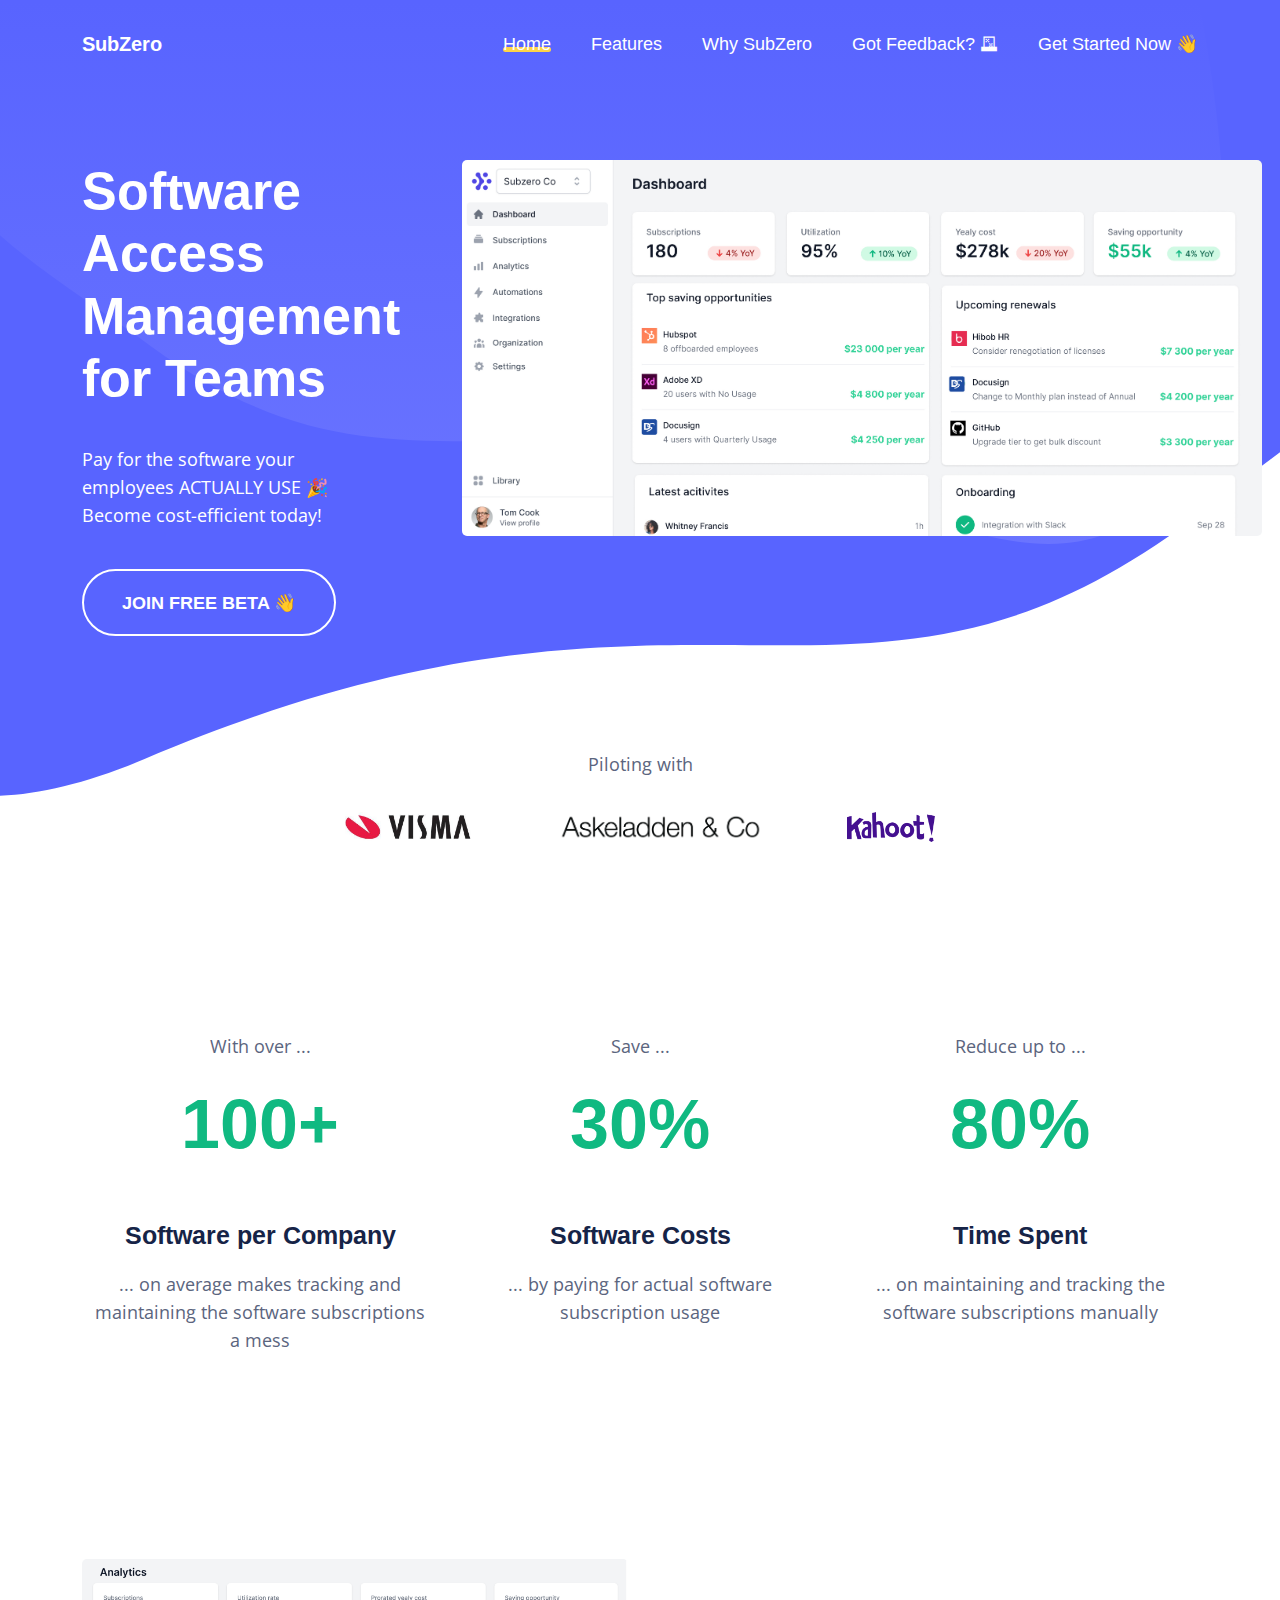
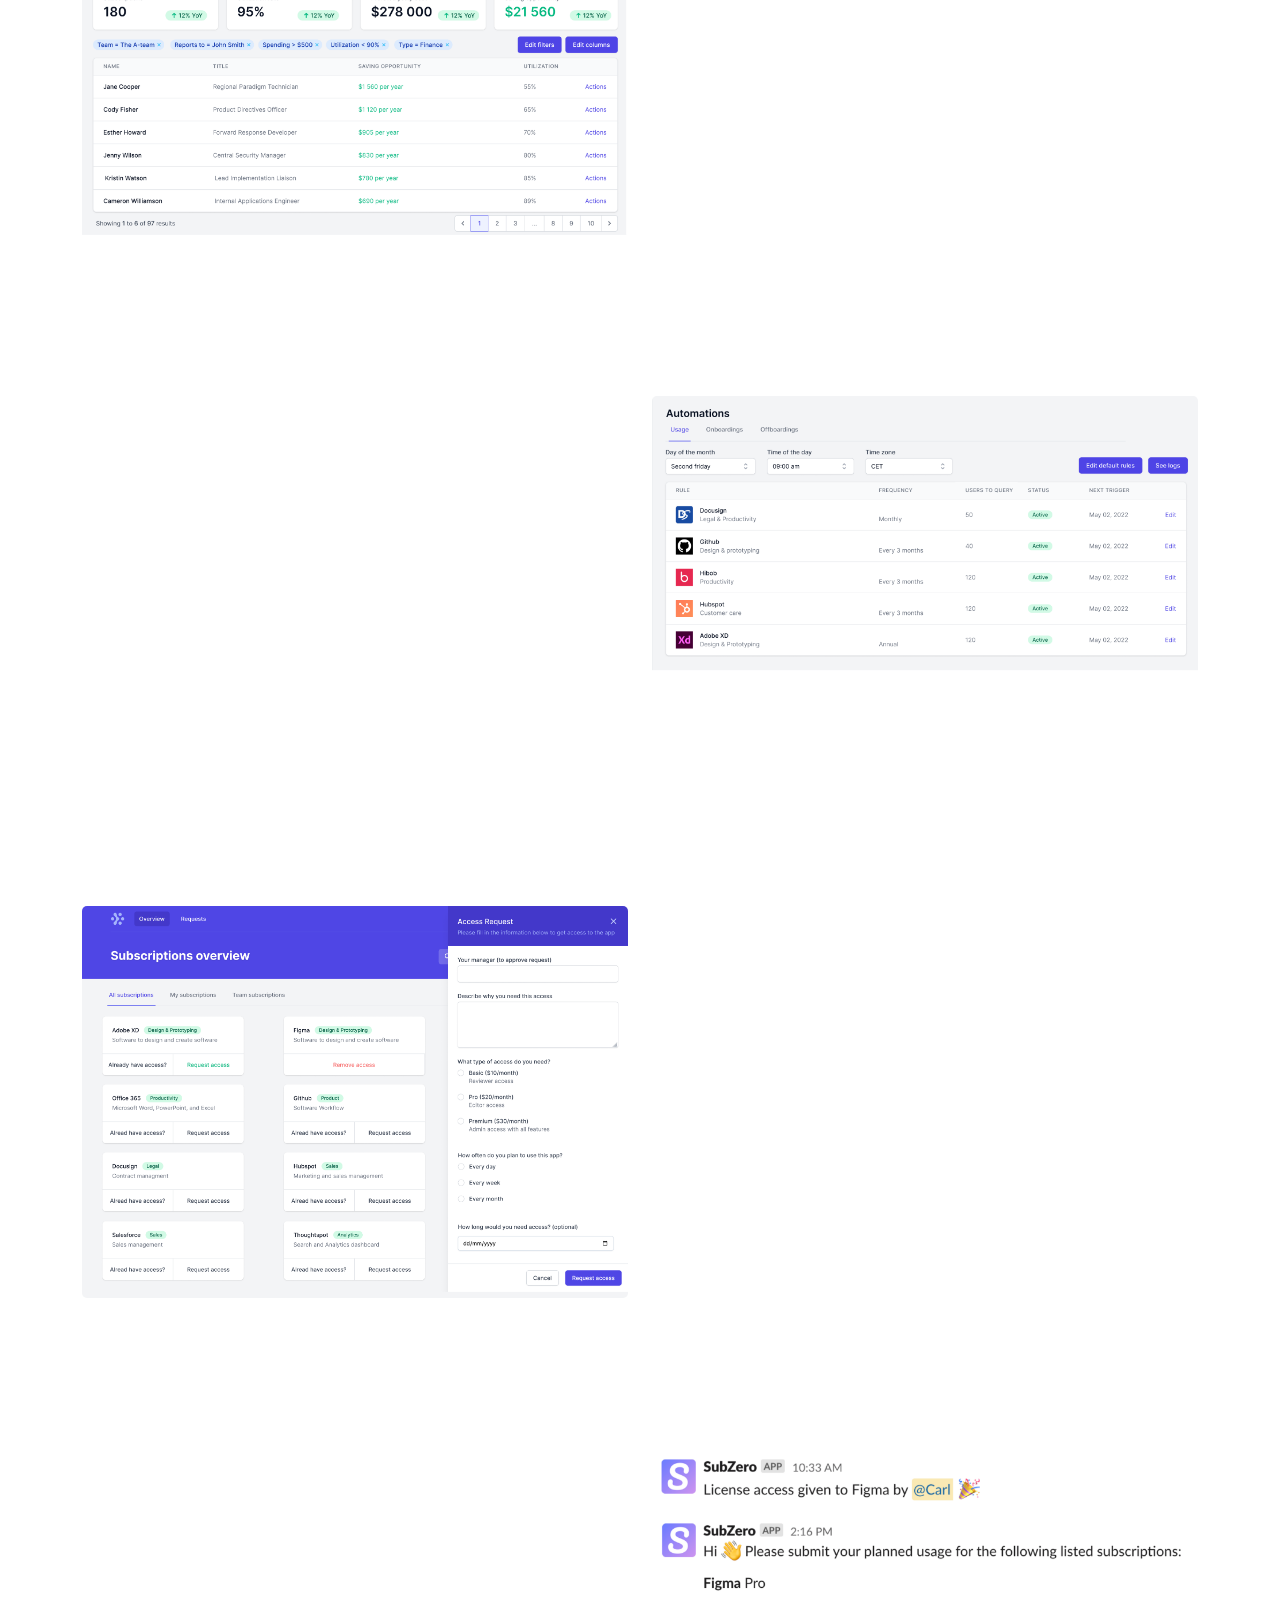
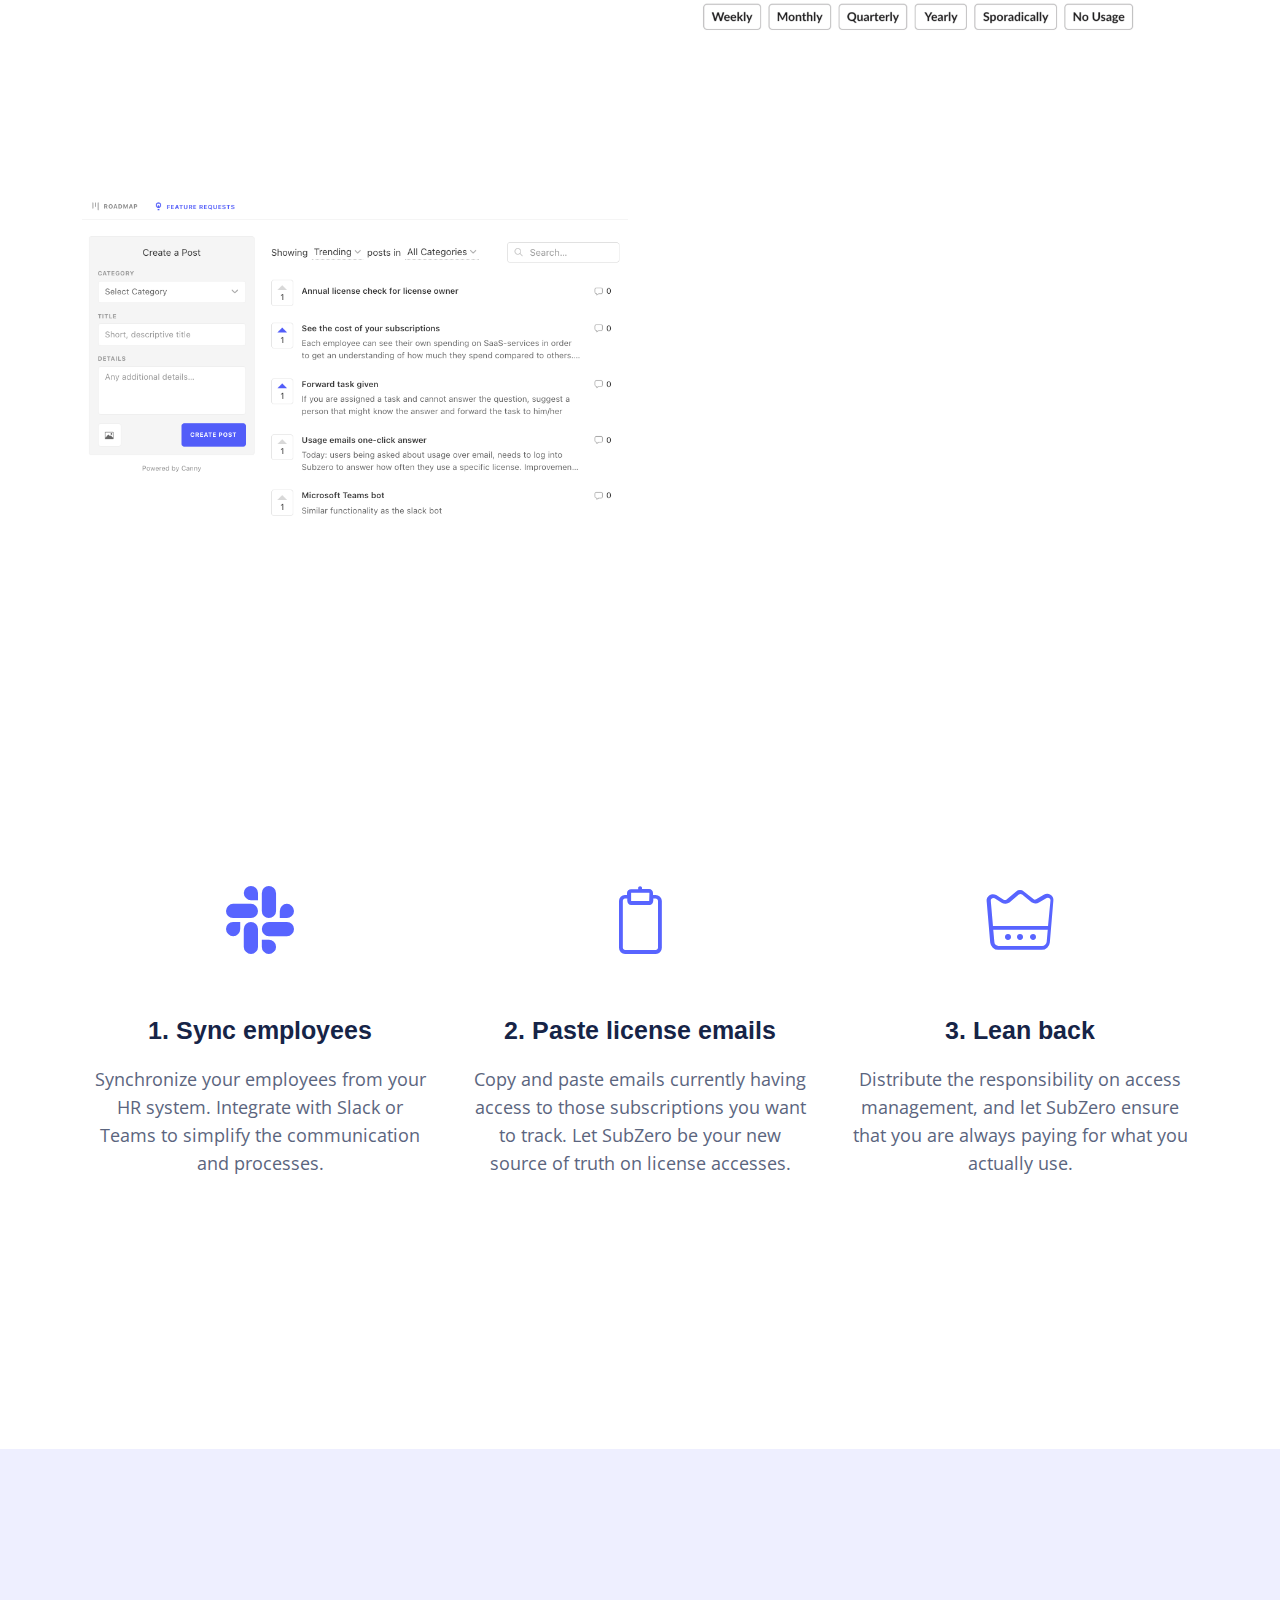
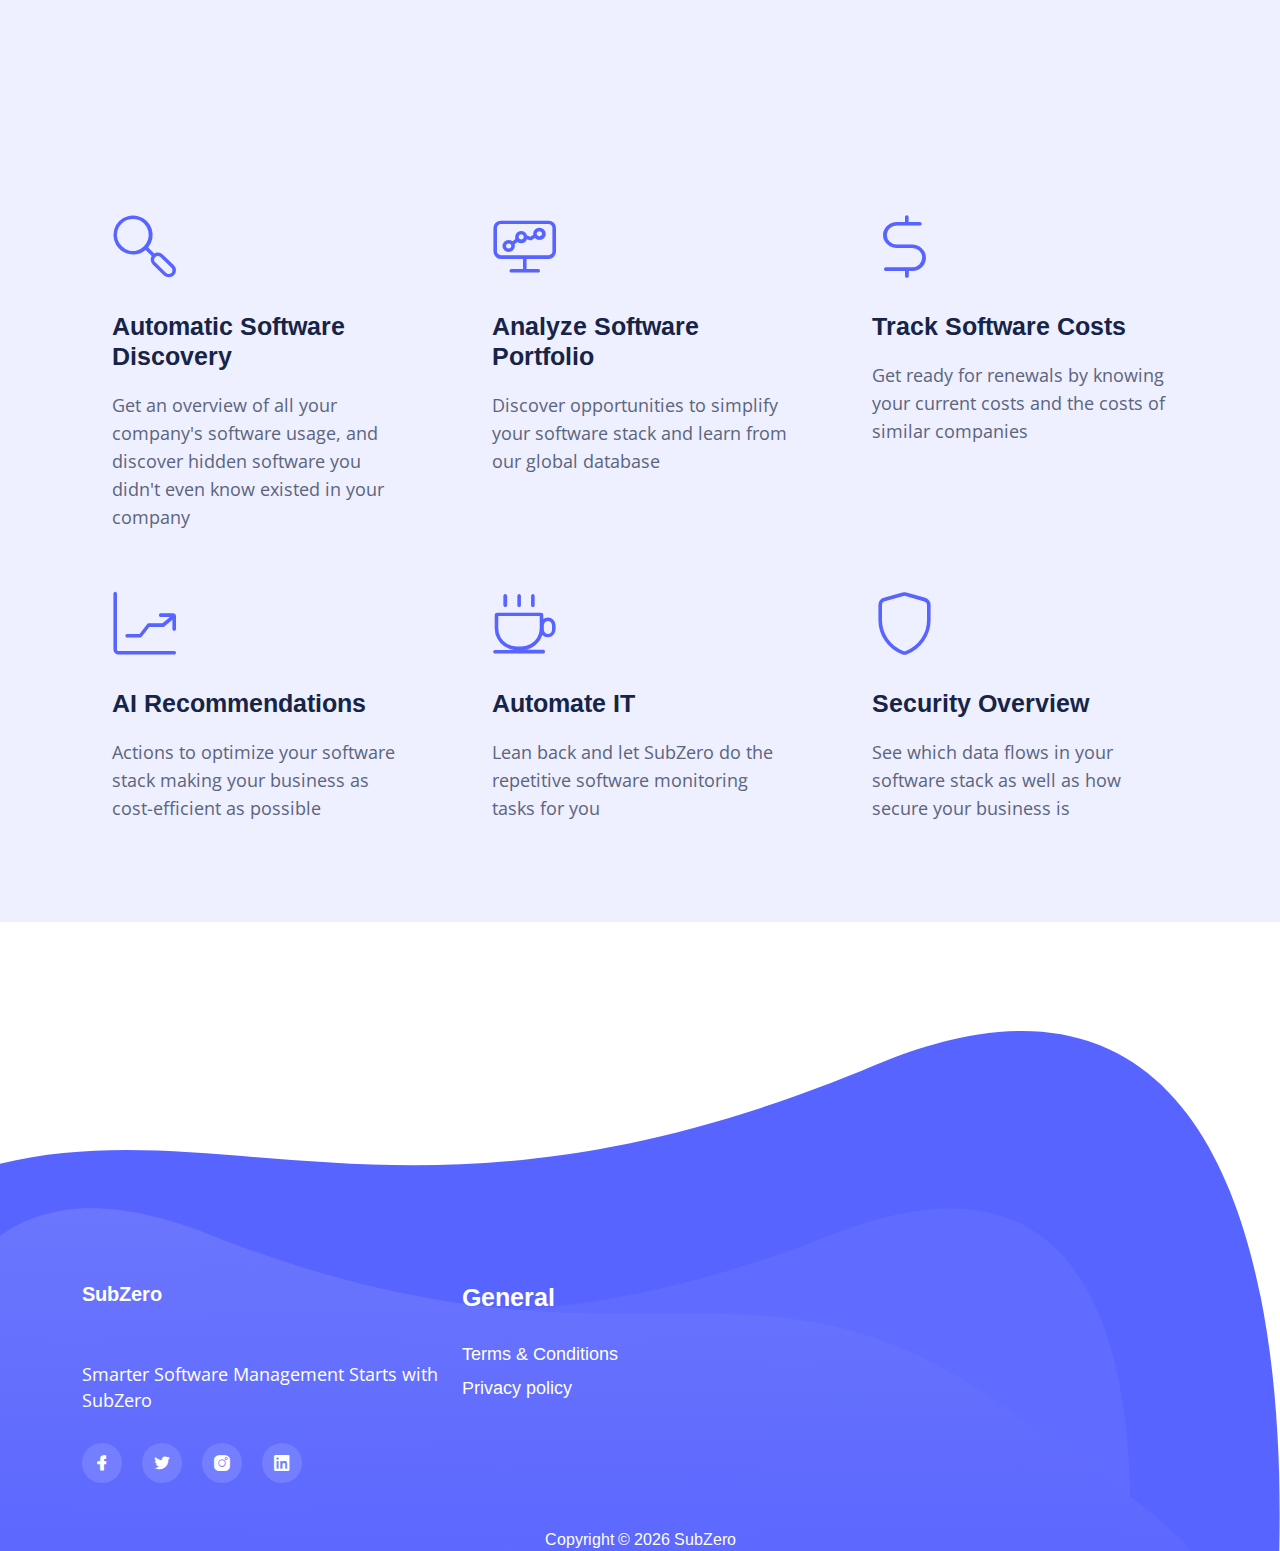
==== index.html @ a8e44d25 "png to jpg" ====
<!DOCTYPE html>
<html class="no-js" lang="">
  <head>
    <meta charset="utf-8" />
    <meta http-equiv="x-ua-compatible" content="ie=edge" />
    <title>SubZero - Software Access Management for Teams</title>
    <meta
      name="Description"
      content="Ensure 100% transparency and utilization of all your company software subscriptions with SubZero. SubZero fits organizations of all sizes that utilize software and subscriptions to satisfy their business needs. SaaS management tool"
    />
    <meta name="viewport" content="width=device-width, initial-scale=1" />
    <meta name="slack-app-id" content="A036DQ4RWKZ" /> 
    <meta property="og:image" content="assets/img/index/illustrations/dashboard.jpg"/>
    <meta property="og:type" content="website" />
    <meta property="og:url" content="https://subzero-company.com"/>
    <meta property="og:title" content="SubZero - Software Access Management for Teams" />
    <meta property="og:description" content="Pay for the software your employees actually use"/>
    <link
      rel="shortcut icon"
      type="image/x-icon"
      href="assets/img/index/favicon.png"
    />
    <!-- Place favicon.ico in the root directory -->

    <!-- ======== CSS here ======== -->
    <link rel="stylesheet" href="assets/css/index/bootstrap.min.css" />
    <link rel="stylesheet" href="assets/css/index/lineicons.css" />
    <link rel="stylesheet" href="assets/css/index/animate.css" />
    <link rel="stylesheet" href="assets/css/index/main.css" />
  </head>
  <body>
    <!-- ======== preloader start ======== -->
    <div class="preloader">
      <div class="loader">
        <div class="spinner">
          <div class="spinner-container">
            <div class="spinner-rotator">
              <div class="spinner-left">
                <div class="spinner-circle"></div>
              </div>
              <div class="spinner-right">
                <div class="spinner-circle"></div>
              </div>
            </div>
          </div>
        </div>
      </div>
    </div>
    <!-- preloader end -->

    <!-- ======== header start ======== -->
    <header class="header">
      <div class="navbar-area">
        <div class="container">
          <div class="row align-items-center">
            <div class="col-lg-12">
              <nav class="navbar navbar-expand-lg">
                <h3 class="navbar-brand" style="color: white">SubZero</h3>
                <!-- <a class="navbar-brand" href="index.html">
                  <img src="assets/img/index/logo/logo.svg" alt="Logo" />
                </a> -->
                <button
                  class="navbar-toggler"
                  type="button"
                  data-bs-toggle="collapse"
                  data-bs-target="#navbarSupportedContent"
                  aria-controls="navbarSupportedContent"
                  aria-expanded="false"
                  aria-label="Toggle navigation"
                >
                  <span class="toggler-icon"></span>
                  <span class="toggler-icon"></span>
                  <span class="toggler-icon"></span>
                </button>

                <div
                  class="collapse navbar-collapse sub-menu-bar"
                  id="navbarSupportedContent"
                >
                  <ul id="nav" class="navbar-nav ms-auto">
                    <li class="nav-item">
                      <a class="page-scroll active" href="#home">Home</a>
                    </li>
                    <li class="nav-item">
                      <a class="page-scroll" href="#features">Features</a>
                    </li>
                    <!-- <li class="nav-item">
                      <a class="page-scroll" href="#blog">Blog</a>
                    </li> -->
                    <li class="nav-item">
                      <a class="page-scroll" href="#why">Why SubZero</a>
                    </li>
                    
                    <!-- <li class="nav-item">
                      <a href="javascript:void(0)">Pricing</a>
                    </li> -->
                    <li class="nav-item">
                      <a href="https://subzero.canny.io/feature-requests">
                        Got Feedback? &#128499;
                      </a>
                    </li>
                    

                    <li class="nav-item">
                      <a href="https://app.SubZero-company.com/"
                        >Get Started Now &#128075;</a
                      >
                    </li>
                  </ul>
                </div>
                <!-- navbar collapse -->
              </nav>
              <!-- navbar -->
            </div>
          </div>
          <!-- row -->
        </div>
        <!-- container -->
      </div>
      <!-- navbar area -->
    </header>
    <!-- ======== header end ======== -->

    <!-- ======== hero-section start ======== -->
    <section id="home" class="hero-section">
      <div class="container pb-10">
        <div class="row position-relative">
          <div class="col-lg-4">
            <div class="hero-content">
              <h1 class="wow fadeInUp" data-wow-delay=".4s">
                Software Access Management for Teams
              </h1>
              <div class="wow fadeInUp" data-wow-delay=".6s">
                <p>
                  Pay for the software your employees ACTUALLY USE &#127881; Become cost-efficient today!
                </p>
              </div>
              <a
                class="main-btn border-btn btn-hover wow fadeInUp"
                data-wow-delay=".6s"
                href="https://app.subzero-company.com/"
                >JOIN FREE BETA &#128075;</a
              >
            </div>
          </div>
          <div class="col-lg-6">
            <div class="hero-img wow fadeInUp" data-wow-delay=".5s">
              <img
                width="800"
                src="assets/img/index/illustrations/dashboard.jpg"
                alt=""
                style="border-radius: 5px"
              />
            </div>
          </div>
        </div>
        <div class="container wow fadeInUp pt-15" data-wow-delay=".6s">
          <div class="row justify-content-center pb-10">
            <div class="">
              <p class="" style="text-align: center">Piloting with</p>
            </div>
          </div>
        </div>
        <div class="container wow fadeInUp pt-15" data-wow-delay=".6s">
          <div class="row justify-content-center align-items-center">
            <div class="col-auto pt-10">
              <div
                class="single-logo wow fadeIn"
                data-wow-duration="1s"
                data-wow-delay="0.2s"
              >
                <img
                  src="assets/img/index/illustrations/visma.jpeg"
                  alt="Visma"
                />
              </div>
              <!-- single logo -->
            </div>
            <div class="col-auto pt-10">
              <div
                class="single-logo wow fadeIn"
                data-wow-duration="1s"
                data-wow-delay="0.2s"
              >
                <img
                  src="assets/img/index/illustrations/askeladden.png"
                  alt="Askeladden & Co"
                />
              </div>
              <!-- single logo -->
            </div>
            <div class="col-auto pt-10">
              <div
                class="single-logo wow fadeIn"
                data-wow-duration="1s"
                data-wow-delay="0.2s"
              >
                <img
                  src="assets/img/index/illustrations/Kahoot_Logo.png"
                  alt="Kahoot!"
                />
              </div>
          </div>
        </div>
      </div>
    </section>
    <!-- ======== hero-section end ======== -->

    <!-- ======== feature-section start ======== -->
    <section class="feature-section c">
      <div class="container">
        <div class="row justify-content-center">
          <div class="col-lg-4 col-md-8 col-sm-10">
            <div class="single-feature">
              <div class="content">
                <p>With over ...</p>
              </div>
              <div class="icon2">
                <a id="counter-saas" data-target="+100"
                  ><strong>100+</strong></a
                >
              </div>
              <div class="content">
                <h3>Software per Company</h3>
                <p>
                  ... on average makes tracking and maintaining the software
                  subscriptions a mess
                </p>
              </div>
            </div>
          </div>
          <div class="col-lg-4 col-md-8 col-sm-10">
            <div class="single-feature">
              <div class="content">
                <p>Save ...</p>
              </div>
              <div class="icon2">
                <a id="counter-cost" data-target="30"><strong>30%</strong></a>
              </div>
              <div class="content">
                <h3>Software Costs</h3>
                <p>... by paying for actual software subscription usage</p>
              </div>
            </div>
          </div>
          <div class="col-lg-4 col-md-8 col-sm-10">
            <div class="single-feature">
              <div class="content">
                <p>Reduce up to ...</p>
              </div>
              <div class="icon2">
                <a id="counter-cost" data-target="30"><strong>80%</strong></a>
              </div>
              <div class="content">
                <h3>Time Spent</h3>
                <p>
                  ... on maintaining and tracking the software subscriptions
                  manually
                </p>
              </div>
            </div>
          </div>
        </div>
      </div>
    </section>
    <!-- ======== feature-section end ======== -->

    <!-- ======== about-section start ======== -->
    <section id="features" class="about-section pt-100">
      <div class="container">
        <div class="row align-items-center">
          <div class="col-xl-6 col-lg-6">
            <div class="about-img">
              <img
                src="assets/img/index/illustrations/analytics.png"
                alt=""
                class="w-100"
                style="border-radius: 5px"
              />
            </div>
          </div>
          <div class="col-xl-6 col-lg-6" style="padding-left: 20px">
            <div class="about-content">
              <div class="section-title mb-30">
                <h2 class="mb-25 wow fadeInUp" data-wow-delay=".2s">
                  Understand Spending and Usage &#128184;
                </h2>
                <p class="wow fadeInUp" data-wow-delay=".4s">
                  Analyze your software portfolio to understand spending,
                  usage, trends, and much more.
                </p>
              </div>
              <a
                class="main-btn btn-hover border-btn wow fadeInUp"
                data-wow-delay=".6s"
                href="https://app.SubZero-company.com/"
                >Discover More
              </a>
            </div>
          </div>
        </div>
      </div>
    </section>
    <!-- ======== about-section end ======== -->

    <!-- ======== about2-section start ======== -->
    <section id="about" class="about-section">
      <div class="container">
        <div class="row align-items-center">
          <div class="col-xl-6 col-lg-6">
            <div class="about-content">
              <div class="section-title mb-30">
                <h2 class="mb-25 wow fadeInUp" data-wow-delay=".2s">
                  Automate Software Processes &#x1F500;
                </h2>
                <p class="wow fadeInUp" data-wow-delay=".4s">
                  Streamline on- and offboardings of employees by standardizing
                  which accesses employees should have when they start.
                  Automatically remove accesses when employees don't use them
                  anymore, and be ready for audit processes.
                </p>
              </div>

              <!-- <ul>
                <li>Quick Access</li>
                <li>Easily to Manage</li>
                <li>24/7 Support</li>
              </ul> -->
              <a
                class="main-btn btn-hover border-btn wow fadeInUp"
                data-wow-delay=".6s"
                href="https://app.SubZero-company.com/"
                >Learn More
              </a>
            </div>
          </div>
          <div class="col-xl-6 col-lg-6 order-first order-lg-last">
            <div class="about-img-2">
              <img
                src="assets/img/index/illustrations/automations.png"
                alt=""
                class="w-100"
                style="border-radius: 5px"
              />
            </div>
          </div>
        </div>
      </div>
    </section>
    <!-- ======== about2-section end ======== -->

    <!-- ======== about-section start ======== -->
    <section id="about" class="about-section">
      <div class="container">
        <div class="row align-items-center">
          <div class="col-xl-6 col-lg-6">
            <div class="about-img">
              <img
                src="assets/img/index/illustrations/requests.png"
                alt=""
                class="w-100"
                style="border-radius: 5px"
              />
            </div>
          </div>
          <div class="col-xl-6 col-lg-6" style="padding-left: 20px">
            <div class="about-content">
              <div class="section-title mb-30">
                <h2 class="mb-25 wow fadeInUp" data-wow-delay=".2s">
                  Employee Software Overview &#x1F4C8;
                </h2>
                <p class="wow fadeInUp" data-wow-delay=".4s">
                  Give your employees full insight into their
                  accesses, related costs, actual usage and more! Start
                  discovering improvement needs in your organization by having
                  one place to request and collaborate on software accesses.
                </p>
              </div>
              <a
                class="main-btn btn-hover border-btn wow fadeInUp"
                data-wow-delay=".6s"
                href="https://app.SubZero-company.com/"
              >
                Discover More</a
              >
            </div>
          </div>
        </div>
      </div>
    </section>
    <!-- ======== about-section end ======== -->

    <!-- ======== about2-section start ======== -->
    <section id="about" class="about-section">
      <div class="container">
        <div class="row align-items-center">
          <div class="col-xl-6 col-lg-6">
            <div class="about-content">
              <div class="section-title mb-30">
                <h2 class="mb-25 wow fadeInUp" data-wow-delay=".2s">
                  Communicate through Slack &#x1F4AC;
                </h2>
                <p class="wow fadeInUp" data-wow-delay=".4s">
                  Handle all automatic communication related to software through
                  Slack, Teams or Email.
                </p>
              </div>

              <a
                class="main-btn btn-hover border-btn wow fadeInUp"
                data-wow-delay=".6s"
                href="https://SubZerocompany.slack.com/apps/A036DQ4RWKZ-SubZero?tab=more_info"
                >Add to Slack</a
              >
            </div>
          </div>
          <div class="col-xl-6 col-lg-6 order-first order-lg-last">
            <div class="about-img-2">
              <img
                src="assets/img/index/illustrations/slack_communication.png"
                alt=""
                class="w-100"
                style="border-radius: 5px"
              />
            </div>
          </div>
        </div>
      </div>
    </section>
    <!-- ======== about2-section end ======== -->

    <!-- ======== about3-section start ======== -->
    <section id="about" class="about-section">
      <div class="container">
        <div class="row align-items-center">
          <div class="col-xl-6 col-lg-6">
            <div class="about-img">
              <img
                src="assets/img/index/illustrations/Canny_screenshot.png"
                alt=""
                class="w-100"
                style="border-radius: 5px"
              />
            </div>
          </div>
          <div class="col-xl-6 col-lg-6" style="padding-left: 20px">
            <div class="about-content">
              <div class="section-title mb-30">
                <h2 class="mb-25 wow fadeInUp" data-wow-delay=".2s">
                  Check out and vote for new features &#128499;
                </h2>
                <p class="wow fadeInUp" data-wow-delay=".4s">
                  Decide which features SubZero shall prioritize next! Are you in need of a 
                  GDPR-module helping your company stay compliant? Or would it be helpful to 
                  easily budget your team's costs through a forecasting module?
                </p>
              </div>
              <a
                class="main-btn btn-hover border-btn wow fadeInUp"
                data-wow-delay=".6s"
                href="https://subzero.canny.io/feature-requests"
              >
                Vote here</a
              >
            </div>
          </div>
        </div>
      </div>
    </section>
    <!-- ======== about3-section end ======== -->

    <!-- ======== Blog-section start ========
    <section id="blog" class="blog-section">
      <div class="container">
        <div class="row align-items-center">
          <div class="col-xl-6 col-lg-6">
            <div class="about-content">
              <div class="section-title mb-30">
                <h2 class="mb-25 wow fadeInUp" data-wow-delay=".2s">
                  Case study with Kahoot! &#127979;
                </h2>
                <p class="wow fadeInUp" data-wow-delay=".4s">
                  Since its launch in august of 2013 Kahoot! has reached 8 billion non-unique 
                  participants through hundreds of millions of learning sessions. 
                  With rapid growth and over 500 employees it has been increasingly difficult to manage 
                  their SaaS-subscriptions and their managers spend hours each week mapping the 
                  company's real usage. Research shows that the average cost of SaaS-subscriptions 
                  per employee amounts to around $2,623 a year, however by having proper insight into the employees' 
                  actual utilization of subscriptions, companies can save up to $44 per employee per month! 
                </p>
              </div>

              <a
                class="main-btn btn-hover border-btn wow fadeInUp"
                data-wow-delay=".6s"
                href="https://SubZerocompany.slack.com/apps/A036DQ4RWKZ-SubZero?tab=more_info"
                >Add to Slack</a
              >
            </div>
          </div>
          <div class="col-xl-6 col-lg-6 order-first order-lg-last">
            <div class="about-img-2">
              <img
                src="assets/img/index/illustrations/Kahoot_img.png"
                alt=""
                class="w-100"
                style="border-radius: 5px"
              />
            </div>
          </div>
        </div>
      </div>
    </section>
     ======== Blog-section end ======== -->

    <!-- ======== Get started -section start ======== -->
    <section id="features" class="feature-section pt-120">
      <div class="container">
        <div class="d-flex row justify-content-center">
          <div class="section-title text-center mb-30">
            <h2 class="mb-25 wow fadeInUp" data-wow-delay=".2s">
              Get started in 3 simple steps &#127881;
            </h2>
          </div>
          <div class="col-lg-4 col-md-8 col-sm-10">
            <div class="single-feature">
              <div class="icon">
                <i class="lni lni-slack"></i>
              </div>
              <div class="content">
                <h3>1. Sync employees</h3>
                <p>
                  Synchronize your employees from your HR system. Integrate with
                  Slack or Teams to simplify the communication and processes.
                </p>
              </div>
            </div>
          </div>
          <div class="col-lg-4 col-md-8 col-sm-10">
            <div class="single-feature">
              <div class="icon">
                <i class="lni lni-clipboard"></i>
              </div>
              <div class="content">
                <h3>2. Paste license emails</h3>
                <p>
                  Copy and paste emails currently having access to those
                  subscriptions you want to track. Let SubZero be your new
                  source of truth on license accesses.
                </p>
              </div>
            </div>
          </div>
          <div class="col-lg-4 col-md-8 col-sm-10 mb-25">
            <div class="single-feature">
              <div class="icon">
                <i class="lni lni-crown"></i>
              </div>
              <div class="content">
                <h3>3. Lean back</h3>
                <p>
                  Distribute the responsibility on access management, and let
                  SubZero ensure that you are always paying for what you
                  actually use.
                </p>
              </div>
            </div>
          </div>
          <div class="text-center mt-50">
            <a
              class="main-btn border-btn btn-hover wow fadeInUp"
              data-wow-delay=".6s"
              href="https://app.SubZero-company.com/"
              >GET STARTED FOR FREE &#128075;</a
            >
          </div>
        </div>
      </div>
    </section>
    <!-- ======== Get started-section end ======== -->

    <!-- ======== feature-section start ======== -->
    <section id="why" class="feature-extended-section pt-100">
      <div class="feature-extended-wrapper">
        <div class="container">
          <div class="row justify-content-center">
            <div class="col">
              <div class="section-title text-center mb-60">
                <h2 class="mb-25 wow fadeInUp" data-wow-delay=".2s">
                  Smarter Software Access Management Starts with SubZero
                </h2>
                <p class="wow fadeInUp" data-wow-delay=".4s">
                  With over 77,000 SaaS applications available
                  today, tracking and managing the associated subscriptions is tedious work.
                  Understanding and improving internal software processes is
                  even more work. Leave that job to SubZero. SubZero fits
                  organizations of all sizes that utilize software and other
                  subscription services to satisfy their business needs.
                </p>
              </div>
            </div>
          </div>

          <div class="row">
            <div class="col-lg-4 col-md-6">
              <div class="single-feature-extended">
                <div class="icon">
                  <i class="lni lni-search"></i>
                </div>
                <div class="content">
                  <h3>Automatic Software Discovery</h3>
                  <p>
                    Get an overview of all your company's software usage,
                    and discover hidden software you didn't even know
                    existed in your company
                  </p>
                </div>
              </div>
            </div>
            <div class="col-lg-4 col-md-6">
              <div class="single-feature-extended">
                <div class="icon">
                  <i class="lni lni-graph"></i>
                </div>
                <div class="content">
                  <h3>Analyze Software Portfolio</h3>
                  <p>
                    Discover opportunities to simplify your software stack
                    and learn from our global database
                  </p>
                </div>
              </div>
            </div>
            <div class="col-lg-4 col-md-6">
              <div class="single-feature-extended">
                <div class="icon">
                  <i class="lni lni-dollar"></i>
                </div>
                <div class="content">
                  <h3>Track Software Costs</h3>
                  <p>
                    Get ready for renewals by knowing your current costs and the
                    costs of similar companies
                  </p>
                </div>
              </div>
            </div>
            <div class="col-lg-4 col-md-6">
              <div class="single-feature-extended">
                <div class="icon">
                  <i class="lni lni-stats-up"></i>
                </div>
                <div class="content">
                  <h3>AI Recommendations</h3>
                  <p>
                    Actions to optimize your software stack making your
                    business as cost-efficient as possible
                  </p>
                </div>
              </div>
            </div>
            <div class="col-lg-4 col-md-6">
              <div class="single-feature-extended">
                <div class="icon">
                  <i class="lni lni-coffee-cup"></i>
                </div>
                <div class="content">
                  <h3>Automate IT</h3>
                  <p>
                    Lean back and let SubZero do the repetitive software
                    monitoring tasks for you
                  </p>
                </div>
              </div>
            </div>
            <div class="col-lg-4 col-md-6">
              <div class="single-feature-extended">
                <div class="icon">
                  <i class="lni lni-shield"></i>
                </div>
                <div class="content">
                  <h3>Security Overview</h3>
                  <p>
                    See which data flows in your software stack as well as
                    how secure your business is
                  </p>
                </div>
              </div>
            </div>
          </div>
        </div>
      </div>
    </section>
    <!-- ======== feature-section end ======== -->

    <!-- ======== subscribe-section start ======== -->
    <!-- <section id="contact" class="subscribe-section pt-100">
      <div class="container">
        <div class="subscribe-wrapper img-bg">
          <div class="row align-items-center">
            <div class="col-xl-6 col-lg-7">
              <div class="section-title mb-15">
                <h2 class="text-white mb-25">Subscribe To Our Newsletter</h2>
                <p class="text-white pr-5">
                  Keep up to date with the latest updates from SubZero. We are continuously adding new features to increase the value of SubZero for our customers. 
                </p>
              </div>
            </div>
            <div class="col-xl-6 col-lg-5">
              <form action="#" class="subscribe-form">
                <input
                  type="email"
                  name="subs-email"
                  id="subs-email"
                  placeholder="Your Email"
                />
                <button type="submit" class="main-btn btn-hover">
                  Subscribe
                </button>
              </form>
            </div>
          </div>
        </div>
      </div>
    </section> -->
    <!-- ======== subscribe-section end ======== -->

    <!-- ======== footer start ======== -->
    <footer class="footer">
      <div class="container">
        <div class="widget-wrapper">
          <div class="row">
            <div class="col-xl-4 col-lg-4 col-md-6">
              <div class="footer-widget">
                <div class="logo mb-30">
                  <a href="index.html">
                    <h3 class="navbar-brand" style="color: white">SubZero</h3>
                  </a>
                </div>
                <p class="desc mb-30 text-white">
                  Smarter Software Management Starts with SubZero
                </p>
                <ul class="socials">
                  <li>
                    <a>
                      <i class="lni lni-facebook-filled"></i>
                    </a>
                  </li>
                  <li>
                    <a>
                      <i class="lni lni-twitter-filled"></i>
                    </a>
                  </li>
                  <li>
                    <a>
                      <i class="lni lni-instagram-filled"></i>
                    </a>
                  </li>
                  <li>
                    <a>
                      <i class="lni lni-linkedin-original"></i>
                    </a>
                  </li>
                </ul>
              </div>
            </div>

            <!-- <div class="col-xl-2 col-lg-2 col-md-6">
              <div class="footer-widget">
                <h3>General</h3>
                <ul class="links">
                  <li><a href="javascript:void(0)">About us</a></li>
                  <li><a href="javascript:void(0)">Our mission</a></li>
                </ul>
              </div>
            </div> -->

            <div class="col-xl-3 col-lg-3 col-md-6">
              <div class="footer-widget">
                <h3>General</h3>
                <ul class="links">
                  <li>
                    <a
                      href="https://docs.google.com/document/d/13syzHe60EK4fIFnjwRjgyynsu6smLvcfedIE6Hrches/edit"
                      >Terms & Conditions</a
                    >
                  </li>
                  <li>
                    <a
                      href="https://docs.google.com/document/d/13syzHe60EK4fIFnjwRjgyynsu6smLvcfedIE6Hrches/edit"
                      >Privacy policy</a
                    >
                  </li>
                </ul>
              </div>
            </div>
          </div>

          <div class="row">
            <div class="col-8 mx-auto text-center mt-1" style="color: white">
              <a>
                Copyright ©
                <script>
                  document.write(new Date().getFullYear());
                </script>
                SubZero
              </a>
            </div>
          </div>
        </div>
      </div>
    </footer>
    <!-- ======== footer end ======== -->

    <!-- ======== JS here ======== -->
    <script src="assets/js/index/bootstrap.bundle.min.js"></script>
    <script src="assets/js/index/wow.min.js"></script>
    <script src="assets/js/index/main.js"></script>
  </body>
</html>
---- assets/css/index/main.css ----
@import url("https://fonts.googleapis.com/css2?family=Arimo:wght@400;700&family=Open+Sans&display=swap");
.hero-section .hero-content .scroll-bottom, .feature-section .single-feature .icon,.feature-section .single-feature .icon2, .box-style .icon, .footer .widget-wrapper .footer-widget .socials li a {
  display: -webkit-box;
  display: -ms-flexbox;
  display: flex;
  -webkit-box-pack: center;
      -ms-flex-pack: center;
          justify-content: center;
  -webkit-box-align: center;
      -ms-flex-align: center;
          align-items: center;
}

/*===========================
    01.COMMON css 
===========================*/
html {
  scroll-behavior: smooth;
}

body {
  font-family: Arimo;
  font-weight: normal;
  font-style: normal;
  color: #5B657E;
  overflow-x: hidden;
}

* {
  margin: 0;
  padding: 0;
  -webkit-box-sizing: border-box;
  box-sizing: border-box;
}

a:focus,
input:focus,
textarea:focus,
button:focus,
.btn:focus,
.btn.focus,
.btn:not(:disabled):not(.disabled).active,
.btn:not(:disabled):not(.disabled):active {
  text-decoration: none;
  outline: none;
  -webkit-box-shadow: none;
  box-shadow: none;
}

a:hover {
  color: #5864FF;
}

a {
  -webkit-transition: all 0.3s ease-out 0s;
  transition: all 0.3s ease-out 0s;
}

a,
a:focus,
a:hover {
  text-decoration: none;
}

i,
span,
a {
  display: inline-block;
}

audio,
canvas,
iframe,
img,
svg,
video {
  vertical-align: middle;
}

h1,
h2,
h3,
h4,
h5,
h6 {
  font-family: Arimo;
  font-weight: 700;
  margin: 0px;
  color: #162447;
}

.section-title p {
  font-size: 18px;
  line-height: 28px;
}

h1 a,
h2 a,
h3 a,
h4 a,
h5 a,
h6 a {
  color: inherit;
}

h1 {
  font-size: 45px;
}

@media only screen and (min-width: 1200px) and (max-width: 1399px) {
  .section-title h2 {
    font-size: 40px;
  }
}

@media only screen and (min-width: 992px) and (max-width: 1199px) {
  .section-title h2 {
    font-size: 35px;
  }
}

@media only screen and (min-width: 768px) and (max-width: 991px) {
  .section-title h2 {
    font-size: 40px;
  }
}

@media (max-width: 767px) {
  .section-title h2 {
    font-size: 28px;
  }
}

@media only screen and (min-width: 480px) and (max-width: 767px) {
  .section-title h2 {
    font-size: 32px;
  }
}

.section-title span {
  font-size: 25px;
  color: #162447;
  margin-bottom: 30px;
  display: -webkit-box;
  display: -ms-flexbox;
  display: flex;
  -webkit-box-align: center;
      -ms-flex-align: center;
          align-items: center;
}

@media (max-width: 767px) {
  .section-title span {
    font-size: 18px;
  }
}

.section-title span img {
  max-width: 100%;
  margin-right: 20px;
}

h2 {
  font-size: 30px;
}

h3 {
  font-size: 25px;
}

h4 {
  font-size: 20px;
}

h5 {
  font-size: 18px;
}

h6 {
  font-size: 16px;
}

ul,
ol {
  margin: 0px;
  padding: 0px;
  list-style-type: none;
}

p {
  font-size: 18px;
  font-weight: 400;
  line-height: 26px;
  margin: 0px;
  font-family: "Open Sans", sans-serif;
}

.img-bg {
  background-position: center center;
  background-size: cover;
  background-repeat: no-repeat;
  width: 100%;
  height: 100%;
}

.error {
  color: orangered;
}

.success {
  color: green;
}

@media (max-width: 767px) {
  .container {
    padding-left: 20px;
    padding-right: 20px;
  }
}

.main-btn {
  display: inline-block;
  font-weight: 700;
  text-align: center;
  white-space: nowrap;
  vertical-align: middle;
  -webkit-user-select: none;
  -moz-user-select: none;
  -ms-user-select: none;
  user-select: none;
  padding: 18px 38px;
  font-size: 18px;
  border-radius: 50px;
  color: #fff;
  cursor: pointer;
  z-index: 5;
  -webkit-transition: all 0.4s ease-in-out;
  transition: all 0.4s ease-in-out;
  border: none;
  background: #5864FF;
  overflow: hidden;
}

.main-btn:hover {
  color: #fff;
}

.main-btn.border-btn {
  border: 2px solid #5864FF;
  background: transparent;
  color: #5864FF;
}

.btn-hover {
  position: relative;
  overflow: hidden;
}

.btn-hover::after {
  content: "";
  position: absolute;
  width: 0%;
  height: 0%;
  border-radius: 50%;
  background: rgba(0, 0, 0, 0.05);
  top: 50%;
  left: 50%;
  padding: 50%;
  z-index: -1;
  -webkit-transition: all 0.3s ease-out 0s;
  transition: all 0.3s ease-out 0s;
  -webkit-transform: translate3d(-50%, -50%, 0) scale(0);
  transform: translate3d(-50%, -50%, 0) scale(0);
}

.btn-hover:hover::after {
  -webkit-transform: translate3d(-50%, -50%, 0) scale(1.3);
  transform: translate3d(-50%, -50%, 0) scale(1.3);
}

.scroll-top {
  width: 45px;
  height: 45px;
  background: #5864FF;
  display: -webkit-box;
  display: -ms-flexbox;
  display: flex;
  -webkit-box-pack: center;
      -ms-flex-pack: center;
          justify-content: center;
  -webkit-box-align: center;
      -ms-flex-align: center;
          align-items: center;
  font-size: 18px;
  color: #fff;
  border-radius: 5px;
  position: fixed;
  bottom: 30px;
  right: 30px;
  z-index: 9;
  cursor: pointer;
  -webkit-transition: all 0.3s ease-out 0s;
  transition: all 0.3s ease-out 0s;
  -webkit-box-shadow: 0px 0px 10px rgba(0, 0, 0, 0.1);
          box-shadow: 0px 0px 10px rgba(0, 0, 0, 0.1);
}

.scroll-top:hover {
  color: #fff;
  background: rgba(88, 100, 255, 0.8);
}

@keyframes animation1 {
  0% {
    -webkit-transform: translateY(30px);
    transform: translateY(30px);
  }
  50% {
    -webkit-transform: translateY(-30px);
    transform: translateY(-30px);
  }
  100% {
    -webkit-transform: translateY(30px);
    transform: translateY(30px);
  }
}

@-webkit-keyframes animation1 {
  0% {
    -webkit-transform: translateY(30px);
    transform: translateY(30px);
  }
  50% {
    -webkit-transform: translateY(-30px);
    transform: translateY(-30px);
  }
  100% {
    -webkit-transform: translateY(30px);
    transform: translateY(30px);
  }
}

/*===== All Preloader Style =====*/
.preloader {
  /* Body Overlay */
  position: fixed;
  top: 0;
  left: 0;
  display: table;
  height: 100%;
  width: 100%;
  /* Change Background Color */
  background: #fff;
  z-index: 99999;
}

.preloader .loader {
  display: table-cell;
  vertical-align: middle;
  text-align: center;
}

.preloader .loader .ytp-spinner {
  position: absolute;
  left: 50%;
  top: 50%;
  width: 64px;
  margin-left: -32px;
  z-index: 18;
  pointer-events: none;
}

.preloader .loader .ytp-spinner .ytp-spinner-container {
  pointer-events: none;
  position: absolute;
  width: 100%;
  padding-bottom: 100%;
  top: 50%;
  left: 50%;
  margin-top: -50%;
  margin-left: -50%;
  -webkit-animation: ytp-spinner-linspin 1568.2353ms linear infinite;
  animation: ytp-spinner-linspin 1568.2353ms linear infinite;
}

.preloader .loader .ytp-spinner .ytp-spinner-container .ytp-spinner-rotator {
  position: absolute;
  width: 100%;
  height: 100%;
  -webkit-animation: ytp-spinner-easespin 5332ms cubic-bezier(0.4, 0, 0.2, 1) infinite both;
  animation: ytp-spinner-easespin 5332ms cubic-bezier(0.4, 0, 0.2, 1) infinite both;
}

.preloader .loader .ytp-spinner .ytp-spinner-container .ytp-spinner-rotator .ytp-spinner-left {
  position: absolute;
  top: 0;
  left: 0;
  bottom: 0;
  overflow: hidden;
  right: 50%;
}

.preloader .loader .ytp-spinner .ytp-spinner-container .ytp-spinner-rotator .ytp-spinner-right {
  position: absolute;
  top: 0;
  right: 0;
  bottom: 0;
  overflow: hidden;
  left: 50%;
}

.preloader .loader .ytp-spinner-circle {
  -webkit-box-sizing: border-box;
          box-sizing: border-box;
  position: absolute;
  width: 200%;
  height: 100%;
  border-style: solid;
  /* Spinner Color */
  border-color: #5864FF #5864FF #ddd;
  border-radius: 50%;
  border-width: 6px;
}

.preloader .loader .ytp-spinner-left .ytp-spinner-circle {
  left: 0;
  right: -100%;
  border-right-color: #ddd;
  -webkit-animation: ytp-spinner-left-spin 1333ms cubic-bezier(0.4, 0, 0.2, 1) infinite both;
  animation: ytp-spinner-left-spin 1333ms cubic-bezier(0.4, 0, 0.2, 1) infinite both;
}

.preloader .loader .ytp-spinner-right .ytp-spinner-circle {
  left: -100%;
  right: 0;
  border-left-color: #ddd;
  -webkit-animation: ytp-right-spin 1333ms cubic-bezier(0.4, 0, 0.2, 1) infinite both;
  animation: ytp-right-spin 1333ms cubic-bezier(0.4, 0, 0.2, 1) infinite both;
}

/* Preloader Animations */
@-webkit-keyframes ytp-spinner-linspin {
  to {
    -webkit-transform: rotate(360deg);
    transform: rotate(360deg);
  }
}

@keyframes ytp-spinner-linspin {
  to {
    -webkit-transform: rotate(360deg);
    transform: rotate(360deg);
  }
}

@-webkit-keyframes ytp-spinner-easespin {
  12.5% {
    -webkit-transform: rotate(135deg);
    transform: rotate(135deg);
  }
  25% {
    -webkit-transform: rotate(270deg);
    transform: rotate(270deg);
  }
  37.5% {
    -webkit-transform: rotate(405deg);
    transform: rotate(405deg);
  }
  50% {
    -webkit-transform: rotate(540deg);
    transform: rotate(540deg);
  }
  62.5% {
    -webkit-transform: rotate(675deg);
    transform: rotate(675deg);
  }
  75% {
    -webkit-transform: rotate(810deg);
    transform: rotate(810deg);
  }
  87.5% {
    -webkit-transform: rotate(945deg);
    transform: rotate(945deg);
  }
  to {
    -webkit-transform: rotate(1080deg);
    transform: rotate(1080deg);
  }
}

@keyframes ytp-spinner-easespin {
  12.5% {
    -webkit-transform: rotate(135deg);
    transform: rotate(135deg);
  }
  25% {
    -webkit-transform: rotate(270deg);
    transform: rotate(270deg);
  }
  37.5% {
    -webkit-transform: rotate(405deg);
    transform: rotate(405deg);
  }
  50% {
    -webkit-transform: rotate(540deg);
    transform: rotate(540deg);
  }
  62.5% {
    -webkit-transform: rotate(675deg);
    transform: rotate(675deg);
  }
  75% {
    -webkit-transform: rotate(810deg);
    transform: rotate(810deg);
  }
  87.5% {
    -webkit-transform: rotate(945deg);
    transform: rotate(945deg);
  }
  to {
    -webkit-transform: rotate(1080deg);
    transform: rotate(1080deg);
  }
}

@-webkit-keyframes ytp-spinner-left-spin {
  0% {
    -webkit-transform: rotate(130deg);
    transform: rotate(130deg);
  }
  50% {
    -webkit-transform: rotate(-5deg);
    transform: rotate(-5deg);
  }
  to {
    -webkit-transform: rotate(130deg);
    transform: rotate(130deg);
  }
}

@keyframes ytp-spinner-left-spin {
  0% {
    -webkit-transform: rotate(130deg);
    transform: rotate(130deg);
  }
  50% {
    -webkit-transform: rotate(-5deg);
    transform: rotate(-5deg);
  }
  to {
    -webkit-transform: rotate(130deg);
    transform: rotate(130deg);
  }
}

@-webkit-keyframes ytp-right-spin {
  0% {
    -webkit-transform: rotate(-130deg);
    transform: rotate(-130deg);
  }
  50% {
    -webkit-transform: rotate(5deg);
    transform: rotate(5deg);
  }
  to {
    -webkit-transform: rotate(-130deg);
    transform: rotate(-130deg);
  }
}

@keyframes ytp-right-spin {
  0% {
    -webkit-transform: rotate(-130deg);
    transform: rotate(-130deg);
  }
  50% {
    -webkit-transform: rotate(5deg);
    transform: rotate(5deg);
  }
  to {
    -webkit-transform: rotate(-130deg);
    transform: rotate(-130deg);
  }
}

/*===== NAVBAR =====*/
.navbar-area {
  position: absolute;
  top: 0;
  left: 0;
  width: 100%;
  z-index: 99;
  -webkit-transition: all 0.3s ease-out 0s;
  transition: all 0.3s ease-out 0s;
}

.sticky {
  position: fixed;
  z-index: 99;
  background-color: rgba(255, 255, 255, 0.8);
  -webkit-backdrop-filter: blur(5px);
          backdrop-filter: blur(5px);
  -webkit-box-shadow: inset 0 -1px 0 0 rgba(0, 0, 0, 0.1);
  box-shadow: inset 0 -1px 0 0 rgba(0, 0, 0, 0.1);
  -webkit-transition: all 0.3s ease-out 0s;
  transition: all 0.3s ease-out 0s;
}

.sticky .navbar {
  padding: 10px 0;
}

@media only screen and (min-width: 768px) and (max-width: 991px), (max-width: 767px) {
  .sticky .navbar {
    padding: 15px 0;
  }
}

.sticky .navbar .navbar-nav .nav-item a {
  color: #162447;
}

.sticky .navbar .navbar-nav .nav-item a::before {
  color: #162447;
}

.sticky .navbar .navbar-toggler .toggler-icon {
  background: #162447;
}

.navbar {
  padding: 0;
  border-radius: 5px;
  position: relative;
  -webkit-transition: all 0.3s ease-out 0s;
  transition: all 0.3s ease-out 0s;
  padding: 20px 0;
}

@media only screen and (min-width: 768px) and (max-width: 991px), (max-width: 767px) {
  .navbar {
    padding: 17px 0;
  }
}

.navbar-brand {
  padding: 0;
}

.navbar-brand img {
  max-width: 180px;
}

.navbar-toggler {
  padding: 0;
}

.navbar-toggler:focus {
  outline: none;
  -webkit-box-shadow: none;
  box-shadow: none;
}

.navbar-toggler .toggler-icon {
  width: 30px;
  height: 2px;
  background-color: #fff;
  display: block;
  margin: 5px 0;
  position: relative;
  -webkit-transition: all 0.3s ease-out 0s;
  transition: all 0.3s ease-out 0s;
}

.navbar-toggler.active .toggler-icon:nth-of-type(1) {
  -webkit-transform: rotate(45deg);
  transform: rotate(45deg);
  top: 7px;
}

.navbar-toggler.active .toggler-icon:nth-of-type(2) {
  opacity: 0;
}

.navbar-toggler.active .toggler-icon:nth-of-type(3) {
  -webkit-transform: rotate(135deg);
  transform: rotate(135deg);
  top: -7px;
}

@media only screen and (min-width: 768px) and (max-width: 991px), (max-width: 767px) {
  .navbar-collapse {
    position: absolute;
    top: 100%;
    left: 0;
    width: 100%;
    background-color: #fff;
    z-index: 9;
    -webkit-box-shadow: 0px 15px 20px 0px rgba(0, 0, 0, 0.1);
    box-shadow: 0px 15px 20px 0px rgba(0, 0, 0, 0.1);
  }
}

@media only screen and (min-width: 768px) and (max-width: 991px), (max-width: 767px) {
  .navbar-nav {
    padding: 20px 30px;
  }
}

.navbar-nav .nav-item {
  position: relative;
  margin-left: 40px;
}

@media only screen and (min-width: 768px) and (max-width: 991px), (max-width: 767px) {
  .navbar-nav .nav-item {
    margin-left: 0px;
  }
}

.navbar-nav .nav-item a {
  font-size: 18px;
  font-weight: 400;
  color: #fff;
  -webkit-transition: all 0.3s ease-out 0s;
  transition: all 0.3s ease-out 0s;
  padding: 10px 0;
  position: relative;
  z-index: 1;
}

.navbar-nav .nav-item a::before {
  content: "";
  position: absolute;
  height: 5px;
  width: 0;
  border-radius: 16px;
  background: #fdd446;
  bottom: 15px;
  left: 0;
  z-index: -1;
  -webkit-transition: all 0.3s ease-out 0s;
  transition: all 0.3s ease-out 0s;
}

@media only screen and (min-width: 768px) and (max-width: 991px), (max-width: 767px) {
  .navbar-nav .nav-item a::before {
    top: auto;
    bottom: 0;
  }
}

@media only screen and (min-width: 768px) and (max-width: 991px), (max-width: 767px) {
  .navbar-nav .nav-item a {
    display: inline-block;
    padding: 6px 0px;
    color: #162447;
  }
}

.navbar-nav .nav-item a:hover::before, .navbar-nav .nav-item a.active::before {
  width: 100%;
}

/* ====== hero-area ===== */
.hero-section {
  position: relative;
  z-index: 1;
  padding: 160px 0 150px;
  background-image: url("../../img/index/hero/hero-bg.svg");
  background-position: top center;
  background-repeat: no-repeat;
}

@media (max-width: 767px) {
  .hero-section {
    padding-top: 130px;
  }
}

.hero-section .hero-content {
  margin-bottom: 100px;
}

@media only screen and (min-width: 768px) and (max-width: 991px), (max-width: 767px) {
  .hero-section .hero-content {
    margin-bottom: 0px;
  }
}

.hero-section .hero-content h1 {
  font-size: 60px;
  margin-bottom: 35px;
  color: #fff;
}

@media only screen and (min-width: 1200px) and (max-width: 1399px) {
  .hero-section .hero-content h1 {
    font-size: 52px;
  }
}

@media only screen and (min-width: 992px) and (max-width: 1199px) {
  .hero-section .hero-content h1 {
    font-size: 42px;
  }
}

@media (max-width: 767px) {
  .hero-section .hero-content h1 {
    font-size: 32px;
  }
}

@media only screen and (min-width: 480px) and (max-width: 767px) {
  .hero-section .hero-content h1 {
    font-size: 42px;
  }
}

.hero-section .hero-content p {
  margin-bottom: 40px;
  font-size: 18px;
  line-height: 28px;
  color: #fff;
}

@media only screen and (min-width: 1400px) {
  .hero-section .hero-content p {
    padding-right: 120px;
  }
}

@media only screen and (min-width: 1200px) and (max-width: 1399px) {
  .hero-section .hero-content p {
    padding-right: 70px;
  }
}

.hero-section .hero-content .main-btn {
  border-color: #fff;
  color: #fff;
}

.hero-section .hero-content .main-btn::after {
  background: rgba(255, 255, 255, 0.15);
}

.hero-section .hero-content .scroll-bottom {
  position: absolute;
  width: 40px;
  height: 40px;
  border-radius: 50%;
  background: #fff;
  border: 3px solid #5864FF;
  color: #5864FF;
  left: 15px;
  bottom: 0;
  z-index: 9;
}

.hero-section .hero-content .scroll-bottom i {
  font-weight: 700;
}

@media only screen and (min-width: 768px) and (max-width: 991px), (max-width: 767px) {
  .hero-section .hero-img {
    padding-top: 30px;
    padding-bottom: 50px;
  }
}

@media only screen and (min-width: 768px) and (max-width: 991px), (max-width: 767px) {
  .hero-section .hero-img img {
    width: 100%;
  }
}

.hero-section .hero-shape .shape {
  position: absolute;
  z-index: -1;
}

.hero-section .hero-shape .shape.shape-1 {
  top: -285px;
  right: -300px;
}

@media only screen and (min-width: 1200px) and (max-width: 1399px) {
  .hero-section .hero-shape .shape.shape-1 {
    top: -420px;
    right: -550px;
  }
}

@media only screen and (min-width: 992px) and (max-width: 1199px) {
  .hero-section .hero-shape .shape.shape-1 {
    top: -400px;
    right: -550px;
  }
}

@media only screen and (min-width: 768px) and (max-width: 991px) {
  .hero-section .hero-shape .shape.shape-1 {
    display: none;
  }
}

@media (max-width: 767px) {
  .hero-section .hero-shape .shape.shape-1 {
    display: none;
  }
}


/*===========================
      03.BRAND css 
===========================*/
@media (max-width: 767px) {
  .brand-logo {
    -ms-flex-wrap: wrap;
    flex-wrap: wrap; } }

.single-logo {
  padding: 0 30px; }
  @media only screen and (min-width: 768px) and (max-width: 991px) {
    .single-logo {
      padding: 0 15px; } }
  @media (max-width: 767px) {
    .single-logo {
      padding: 0 15px; } }
  @media (max-width: 767px) {
    .single-logo {
      width: 50%; } }
  @media only screen and (min-width: 576px) and (max-width: 767px) {
    .single-logo {
      width: 33.33%; } }
  .single-logo img {
    height: 30px;
    opacity: 1;
    -webkit-transition: all 0.3s ease-out 0s;
    -moz-transition: all 0.3s ease-out 0s;
    -ms-transition: all 0.3s ease-out 0s;
    -o-transition: all 0.3s ease-out 0s;
    transition: all 0.3s ease-out 0s; }
  .single-logo:hover img {
    opacity: 1; }


/* ====== feature css ====== */
@media (max-width: 767px) {
  .feature-section.pt-120 {
    padding-top: 80px;
  }
}

.feature-section .single-feature {
  text-align: center;
  padding: 30px 10px;
}

@media only screen and (min-width: 1400px) {
  .feature-section .single-feature {
    padding: 30px 40px;
  }
}

.feature-section .single-feature .icon {
  width: 130px;
  height: 130px;
  border-radius: 50%;
  color: #5864FF;
  margin: auto;
  margin-bottom: 30px;
  font-size: 70px;
  line-height: 1;
}

.feature-section .single-feature .icon2 {
  width: 130px;
  height: 130px;
  border-radius: 50%;
  color: #10B981;
  margin: auto;
  margin-bottom: 30px;
  font-size: 70px;
  line-height: 1;
}

.feature-section .single-feature .content h3 {
  margin-bottom: 20px;
}

.feature-section .single-feature .content p {
  font-size: 18px;
  line-height: 28px;
}

.box-style {
  border-radius: 39px;
  background: #fff;
  -webkit-box-shadow: 0px 0px 59px rgba(214, 214, 214, 0.35);
  box-shadow: 0px 0px 59px rgba(214, 214, 214, 0.35);
  padding: 50px 30px 30px;
  border-bottom: 5px solid;
  text-align: center;
  margin-bottom: 40px;
}

@media only screen and (min-width: 1400px) {
  .box-style {
    padding: 50px 40px 30px;
  }
}

@media only screen and (min-width: 992px) and (max-width: 1199px) {
  .box-style {
    padding: 50px 20px 30px;
  }
}

.box-style .icon {
  width: 85px;
  height: 85px;
  margin: auto;
  margin-bottom: 30px;
  font-size: 70px;
}

.box-style .content h3 {
  margin-bottom: 25px;
}

@media only screen and (min-width: 992px) and (max-width: 1199px) {
  .box-style .content h3 {
    font-size: 22px;
  }
}

.box-style .content p {
  margin-bottom: 30px;
  font-size: 18px;
  line-height: 26px;
}

.box-style .content a {
  color: #5B657E;
  font-size: 30px;
  font-weight: 700;
}

.box-style .content ul li {
  margin-bottom: 5px;
}

.box-style .content a.main-btn {
  padding: 10px 30px;
  font-size: 18px;
  font-weight: 400;
  color: #fff;
}

.box-style .content a.main-btn.border-btn {
  color: #5B657E;
}

.box-style .content a.main-btn.border-btn:hover {
  color: #5864FF;
}

.box-style .content a.main-btn.border-btn:hover::after {
  background: rgba(88, 100, 255, 0.2);
}

.box-style.color-1 {
  border-color: #ff92a5;
}

.box-style.color-1 .icon {
  color: #ff92a5;
}

.box-style.color-1 .content a:hover {
  color: #ff92a5;
}

.box-style.color-2 {
  border-color: #5864FF;
}

.box-style.color-2 .icon {
  color: #5864FF;
}

.box-style.color-2 .content a:hover {
  color: #5864FF;
}

.box-style.color-2 .content .main-btn:hover {
  color: #fff;
}

.box-style.color-3 {
  border-color: #b89cfe;
}

.box-style.color-3 .icon {
  color: #b89cfe;
}

.box-style.color-3 .content a:hover {
  color: #b89cfe;
}

/* ===== about css ====== */
.about-section {
  position: relative;
  z-index: 1;
}

@media (max-width: 767px) {
  .about-section.pt-150 {
    padding-top: 100px;
  }
}

.about-section .about-img {
  position: relative;
  z-index: -1;
  padding: 75px 0;
}

@media only screen and (min-width: 768px) and (max-width: 991px), (max-width: 767px) {
  .about-section .about-img {
    margin-bottom: 0px;
  }
}

.about-section .about-img .shape {
  position: absolute;
  z-index: -1;
}

.about-section .about-img .shape.shape-1 {
  top: 50%;
  -webkit-transform: translateY(-50%);
  transform: translateY(-50%);
  left: -70px;
}

@media only screen and (min-width: 992px) and (max-width: 1199px) {
  .about-section .about-img .shape.shape-1 {
    width: 80%;
  }
}

@media (max-width: 767px) {
  .about-section .about-img .shape.shape-1 {
    width: 70%;
  }
}

.about-section .about-img .shape.shape-2 {
  bottom: 0;
  right: 50px;
}

@media only screen and (min-width: 992px) and (max-width: 1199px) {
  .about-section .about-img .shape.shape-2 {
    width: 75%;
  }
}

@media only screen and (min-width: 768px) and (max-width: 991px) {
  .about-section .about-img .shape.shape-2 {
    right: 120px;
  }
}

@media (max-width: 767px) {
  .about-section .about-img .shape.shape-2 {
    bottom: 30px;
  }
}

.about-section .about-img-2 {
  position: relative;
  z-index: 1;
  padding: 75px 0;
}

@media only screen and (min-width: 768px) and (max-width: 991px), (max-width: 767px) {
  .about-section .about-img-2 {
    margin-bottom: 0px;
  }
}

.about-section .about-img-2 .shape {
  position: absolute;
  z-index: -1;
}

.about-section .about-img-2 .shape.shape-1 {
  top: 50%;
  -webkit-transform: translateY(-50%);
  transform: translateY(-50%);
  right: -70px;
}

@media only screen and (min-width: 992px) and (max-width: 1199px) {
  .about-section .about-img-2 .shape.shape-1 {
    width: 80%;
  }
}

@media (max-width: 767px) {
  .about-section .about-img-2 .shape.shape-1 {
    width: 70%;
  }
}

.about-section .about-img-2 .shape.shape-2 {
  bottom: 0;
  left: 50px;
}

@media only screen and (min-width: 992px) and (max-width: 1199px) {
  .about-section .about-img-2 .shape.shape-2 {
    width: 75%;
  }
}

@media only screen and (min-width: 768px) and (max-width: 991px) {
  .about-section .about-img-2 .shape.shape-2 {
    left: 120px;
  }
}

@media (max-width: 767px) {
  .about-section .about-img-2 .shape.shape-2 {
    bottom: 30px;
  }
}

.about-section .about-content ul li {
  padding-left: 40px;
  font-size: 20px;
  font-weight: 600;
  color: #162447;
  margin-bottom: 25px;
  position: relative;
}

.about-section .about-content ul li::before {
  content: "";
  width: 18px;
  height: 18px;
  border-radius: 50%;
  background: #5864FF;
  position: absolute;
  left: 0;
  top: 6.5px;
  -webkit-box-shadow: 0px 14px 15px rgba(78, 110, 241, 0.26);
  box-shadow: 0px 14px 15px rgba(78, 110, 241, 0.26);
}

/* ====== feature-extended css ====== */
.feature-extended-section .feature-extended-wrapper {
  padding: 70px 0;
  background: rgba(88, 100, 255, 0.1);
}

.feature-extended-section .single-feature-extended {
  padding: 30px;
}

@media only screen and (min-width: 992px) and (max-width: 1199px) {
  .feature-extended-section .single-feature-extended {
    padding: 30px 10px;
  }
}

@media only screen and (min-width: 768px) and (max-width: 991px) {
  .feature-extended-section .single-feature-extended {
    padding: 30px 0px;
  }
}

.feature-extended-section .single-feature-extended .icon {
  font-size: 65px;
  line-height: 1;
  margin-bottom: 30px;
  color: #5864FF;
}

.feature-extended-section .single-feature-extended .content h3 {
  margin-bottom: 20px;
}

.feature-extended-section .single-feature-extended .content p {
  font-size: 18px;
  font-weight: 400;
  line-height: 28px;
}

/* ======= subscribe css ======= */
@media (max-width: 767px) {
  .subscribe-section .section-title h2 {
    font-size: 24px;
  }
}

@media only screen and (min-width: 480px) and (max-width: 767px) {
  .subscribe-section .section-title h2 {
    font-size: 32px;
  }
}

.subscribe-section .subscribe-wrapper {
  background-image: url("../../img/index/subscribe/subscribe-bg.svg");
  padding: 65px 50px 50px;
  border-radius: 30px;
}

@media (max-width: 767px) {
  .subscribe-section .subscribe-wrapper {
    padding-left: 20px;
    padding-right: 20px;
  }
}

@media only screen and (min-width: 480px) and (max-width: 767px) {
  .subscribe-section .subscribe-wrapper {
    padding-left: 30px;
    padding-right: 30px;
  }
}

.subscribe-section .subscribe-wrapper .subscribe-form {
  position: relative;
  margin-bottom: 15px;
}

.subscribe-section .subscribe-wrapper .subscribe-form input {
  width: 100%;
  padding: 20px 30px;
  padding-right: 142px;
  border-radius: 18px;
  background: #fff;
  color: #5B657E;
  border: 1px solid transparent;
  -webkit-transition: all 0.3s ease-out 0s;
  transition: all 0.3s ease-out 0s;
}

.subscribe-section .subscribe-wrapper .subscribe-form input:focus {
  -webkit-box-shadow: 0px 0px 15px rgba(255, 255, 255, 0.35);
  box-shadow: 0px 0px 15px rgba(255, 255, 255, 0.35);
}

.subscribe-section .subscribe-wrapper .subscribe-form input::-webkit-input-placeholder {
  opacity: 0.7;
  color: #5B657E;
}

.subscribe-section .subscribe-wrapper .subscribe-form input:-ms-input-placeholder {
  opacity: 0.7;
  color: #5B657E;
}

.subscribe-section .subscribe-wrapper .subscribe-form input::-ms-input-placeholder {
  opacity: 0.7;
  color: #5B657E;
}

.subscribe-section .subscribe-wrapper .subscribe-form input::placeholder {
  opacity: 0.7;
  color: #5B657E;
}

.subscribe-section .subscribe-wrapper .subscribe-form button {
  position: absolute;
  top: 2px;
  right: 2px;
  padding: 17.5px 25px;
  font-weight: 700;
  font-size: 18px;
  border-radius: 18px;
}

@media (max-width: 767px) {
  .subscribe-section .subscribe-wrapper .subscribe-form button {
    position: static;
    margin-top: 20px;
    background: #fff;
    color: #5864FF;
    padding: 17.5px 35px;
  }
}

@media only screen and (min-width: 480px) and (max-width: 767px) {
  .subscribe-section .subscribe-wrapper .subscribe-form button {
    position: absolute;
    margin-top: 0px;
    color: #fff;
    background: #5864FF;
    padding: 17.5px 25px;
  }
}

/* ======= footer css ======= */
.footer {
  background-image: url("../../img/index/footer/footer-bg.svg");
  background-size: cover;
  background-position: top right;
  padding-top: 260px;
  margin-top: 100px;
}

@media only screen and (min-width: 768px) and (max-width: 991px) {
  .footer {
    padding-top: 250px;
  }
}

@media (max-width: 767px) {
  .footer {
    padding-top: 120px;
    background: #5864FF;
  }
}

.footer .widget-wrapper .footer-widget {
  margin-bottom: 40px;
}

@media only screen and (min-width: 1400px) {
  .footer .widget-wrapper .footer-widget .desc {
    padding-right: 100px;
  }
}

@media only screen and (min-width: 480px) and (max-width: 767px) {
  .footer .widget-wrapper .footer-widget .desc {
    padding-right: 50px;
  }
}

.footer .widget-wrapper .footer-widget .socials {
  display: -webkit-box;
  display: -ms-flexbox;
  display: flex;
  -webkit-box-align: center;
      -ms-flex-align: center;
          align-items: center;
}

.footer .widget-wrapper .footer-widget .socials li {
  margin-right: 20px;
}

.footer .widget-wrapper .footer-widget .socials li:last-child {
  margin-right: 0;
}

.footer .widget-wrapper .footer-widget .socials li a {
  width: 40px;
  height: 40px;
  border-radius: 50%;
  background: rgba(255, 255, 255, 0.13);
  color: #fff;
}

.footer .widget-wrapper .footer-widget .socials li a:hover {
  color: #5864FF;
  background: #fff;
}

.footer .widget-wrapper .footer-widget h3 {
  margin-bottom: 25px;
  color: #fff;
}

.footer .widget-wrapper .footer-widget ul.links li {
  font-size: 18px;
  line-height: 34px;
}

.footer .widget-wrapper .footer-widget ul.links li a {
  color: #fff;
}

.footer .widget-wrapper .footer-widget ul.links li a:hover {
  padding-left: 8px;
}

.mt-5 {
  margin-top: 5px;
}

.mt-10 {
  margin-top: 10px;
}

.mt-15 {
  margin-top: 15px;
}

.mt-20 {
  margin-top: 20px;
}

.mt-25 {
  margin-top: 25px;
}

.mt-30 {
  margin-top: 30px;
}

.mt-35 {
  margin-top: 35px;
}

.mt-40 {
  margin-top: 40px;
}

.mt-45 {
  margin-top: 45px;
}

.mt-50 {
  margin-top: 50px;
}

.mt-55 {
  margin-top: 55px;
}

.mt-60 {
  margin-top: 60px;
}

.mt-65 {
  margin-top: 65px;
}

.mt-70 {
  margin-top: 70px;
}

.mt-75 {
  margin-top: 75px;
}

.mt-80 {
  margin-top: 80px;
}

.mt-85 {
  margin-top: 85px;
}

.mt-90 {
  margin-top: 90px;
}

.mt-95 {
  margin-top: 95px;
}

.mt-100 {
  margin-top: 100px;
}

.mt-105 {
  margin-top: 105px;
}

.mt-110 {
  margin-top: 110px;
}

.mt-115 {
  margin-top: 115px;
}

.mt-120 {
  margin-top: 120px;
}

.mt-125 {
  margin-top: 125px;
}

.mt-130 {
  margin-top: 130px;
}

.mt-135 {
  margin-top: 135px;
}

.mt-140 {
  margin-top: 140px;
}

.mt-145 {
  margin-top: 145px;
}

.mt-150 {
  margin-top: 150px;
}

.mt-155 {
  margin-top: 155px;
}

.mt-160 {
  margin-top: 160px;
}

.mt-165 {
  margin-top: 165px;
}

.mt-170 {
  margin-top: 170px;
}

.mt-175 {
  margin-top: 175px;
}

.mt-180 {
  margin-top: 180px;
}

.mt-185 {
  margin-top: 185px;
}

.mt-190 {
  margin-top: 190px;
}

.mt-195 {
  margin-top: 195px;
}

.mt-200 {
  margin-top: 200px;
}

.mt-205 {
  margin-top: 205px;
}

.mt-210 {
  margin-top: 210px;
}

.mt-215 {
  margin-top: 215px;
}

.mt-220 {
  margin-top: 220px;
}

.mt-225 {
  margin-top: 225px;
}

.mb-5 {
  margin-bottom: 5px;
}

.mb-10 {
  margin-bottom: 10px;
}

.mb-15 {
  margin-bottom: 15px;
}

.mb-20 {
  margin-bottom: 20px;
}

.mb-25 {
  margin-bottom: 25px;
}

.mb-30 {
  margin-bottom: 30px;
}

.mb-35 {
  margin-bottom: 35px;
}

.mb-40 {
  margin-bottom: 40px;
}

.mb-45 {
  margin-bottom: 45px;
}

.mb-50 {
  margin-bottom: 50px;
}

.mb-55 {
  margin-bottom: 55px;
}

.mb-60 {
  margin-bottom: 60px;
}

.mb-65 {
  margin-bottom: 65px;
}

.mb-70 {
  margin-bottom: 70px;
}

.mb-75 {
  margin-bottom: 75px;
}

.mb-80 {
  margin-bottom: 80px;
}

.mb-85 {
  margin-bottom: 85px;
}

.mb-90 {
  margin-bottom: 90px;
}

.mb-95 {
  margin-bottom: 95px;
}

.mb-100 {
  margin-bottom: 100px;
}

.mb-105 {
  margin-bottom: 105px;
}

.mb-110 {
  margin-bottom: 110px;
}

.mb-115 {
  margin-bottom: 115px;
}

.mb-120 {
  margin-bottom: 120px;
}

.mb-125 {
  margin-bottom: 125px;
}

.mb-130 {
  margin-bottom: 130px;
}

.mb-135 {
  margin-bottom: 135px;
}

.mb-140 {
  margin-bottom: 140px;
}

.mb-145 {
  margin-bottom: 145px;
}

.mb-150 {
  margin-bottom: 150px;
}

.mb-155 {
  margin-bottom: 155px;
}

.mb-160 {
  margin-bottom: 160px;
}

.mb-165 {
  margin-bottom: 165px;
}

.mb-170 {
  margin-bottom: 170px;
}

.mb-175 {
  margin-bottom: 175px;
}

.mb-180 {
  margin-bottom: 180px;
}

.mb-185 {
  margin-bottom: 185px;
}

.mb-190 {
  margin-bottom: 190px;
}

.mb-195 {
  margin-bottom: 195px;
}

.mb-200 {
  margin-bottom: 200px;
}

.mb-205 {
  margin-bottom: 205px;
}

.mb-210 {
  margin-bottom: 210px;
}

.mb-215 {
  margin-bottom: 215px;
}

.mb-220 {
  margin-bottom: 220px;
}

.mb-225 {
  margin-bottom: 225px;
}

.pt-5 {
  padding-top: 5px;
}

.pt-10 {
  padding-top: 10px;
}

.pt-15 {
  padding-top: 15px;
}

.pt-20 {
  padding-top: 20px;
}

.pt-25 {
  padding-top: 25px;
}

.pt-30 {
  padding-top: 30px;
}

.pt-35 {
  padding-top: 35px;
}

.pt-40 {
  padding-top: 40px;
}

.pt-45 {
  padding-top: 45px;
}

.pt-50 {
  padding-top: 50px;
}

.pt-55 {
  padding-top: 55px;
}

.pt-60 {
  padding-top: 60px;
}

.pt-65 {
  padding-top: 65px;
}

.pt-70 {
  padding-top: 70px;
}

.pt-75 {
  padding-top: 75px;
}

.pt-80 {
  padding-top: 80px;
}

.pt-85 {
  padding-top: 85px;
}

.pt-90 {
  padding-top: 90px;
}

.pt-95 {
  padding-top: 95px;
}

.pt-100 {
  padding-top: 100px;
}

.pt-105 {
  padding-top: 105px;
}

.pt-110 {
  padding-top: 110px;
}

.pt-115 {
  padding-top: 115px;
}

.pt-120 {
  padding-top: 120px;
}

.pt-125 {
  padding-top: 125px;
}

.pt-130 {
  padding-top: 130px;
}

.pt-135 {
  padding-top: 135px;
}

.pt-140 {
  padding-top: 140px;
}

.pt-145 {
  padding-top: 145px;
}

.pt-150 {
  padding-top: 150px;
}

.pt-155 {
  padding-top: 155px;
}

.pt-160 {
  padding-top: 160px;
}

.pt-165 {
  padding-top: 165px;
}

.pt-170 {
  padding-top: 170px;
}

.pt-175 {
  padding-top: 175px;
}

.pt-180 {
  padding-top: 180px;
}

.pt-185 {
  padding-top: 185px;
}

.pt-190 {
  padding-top: 190px;
}

.pt-195 {
  padding-top: 195px;
}

.pt-200 {
  padding-top: 200px;
}

.pt-205 {
  padding-top: 205px;
}

.pt-210 {
  padding-top: 210px;
}

.pt-215 {
  padding-top: 215px;
}

.pt-220 {
  padding-top: 220px;
}

.pt-225 {
  padding-top: 225px;
}

.pb-5 {
  padding-bottom: 5px;
}

.pb-10 {
  padding-bottom: 10px;
}

.pb-15 {
  padding-bottom: 15px;
}

.pb-20 {
  padding-bottom: 20px;
}

.pb-25 {
  padding-bottom: 25px;
}

.pb-30 {
  padding-bottom: 30px;
}

.pb-35 {
  padding-bottom: 35px;
}

.pb-40 {
  padding-bottom: 40px;
}

.pb-45 {
  padding-bottom: 45px;
}

.pb-50 {
  padding-bottom: 50px;
}

.pb-55 {
  padding-bottom: 55px;
}

.pb-60 {
  padding-bottom: 60px;
}

.pb-65 {
  padding-bottom: 65px;
}

.pb-70 {
  padding-bottom: 70px;
}

.pb-75 {
  padding-bottom: 75px;
}

.pb-80 {
  padding-bottom: 80px;
}

.pb-85 {
  padding-bottom: 85px;
}

.pb-90 {
  padding-bottom: 90px;
}

.pb-95 {
  padding-bottom: 95px;
}

.pb-100 {
  padding-bottom: 100px;
}

.pb-105 {
  padding-bottom: 105px;
}

.pb-110 {
  padding-bottom: 110px;
}

.pb-115 {
  padding-bottom: 115px;
}

.pb-120 {
  padding-bottom: 120px;
}

.pb-125 {
  padding-bottom: 125px;
}

.pb-130 {
  padding-bottom: 130px;
}

.pb-135 {
  padding-bottom: 135px;
}

.pb-140 {
  padding-bottom: 140px;
}

.pb-145 {
  padding-bottom: 145px;
}

.pb-150 {
  padding-bottom: 150px;
}

.pb-155 {
  padding-bottom: 155px;
}

.pb-160 {
  padding-bottom: 160px;
}

.pb-165 {
  padding-bottom: 165px;
}

.pb-170 {
  padding-bottom: 170px;
}

.pb-175 {
  padding-bottom: 175px;
}

.pb-180 {
  padding-bottom: 180px;
}

.pb-185 {
  padding-bottom: 185px;
}

.pb-190 {
  padding-bottom: 190px;
}

.pb-195 {
  padding-bottom: 195px;
}

.pb-200 {
  padding-bottom: 200px;
}

.pb-205 {
  padding-bottom: 205px;
}

.pb-210 {
  padding-bottom: 210px;
}

.pb-215 {
  padding-bottom: 215px;
}

.pb-220 {
  padding-bottom: 220px;
}

.pb-225 {
  padding-bottom: 225px;
}
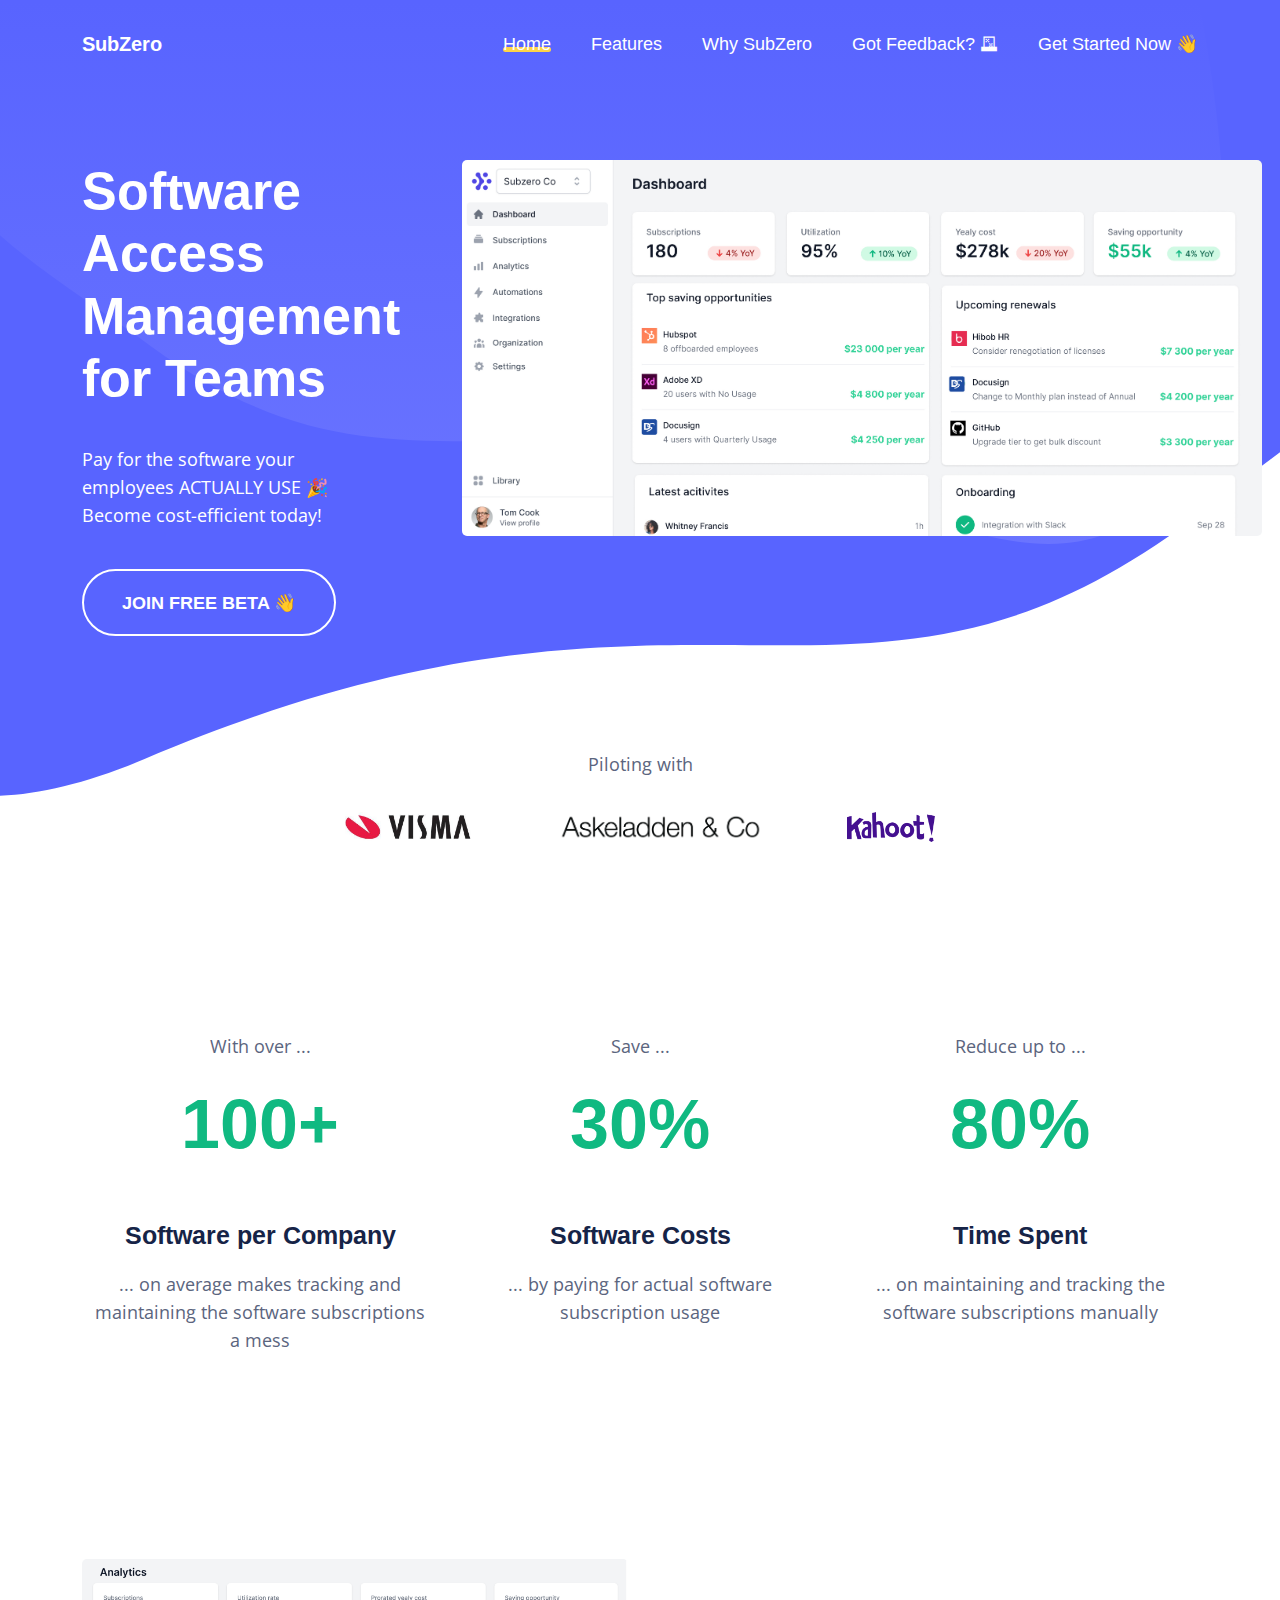
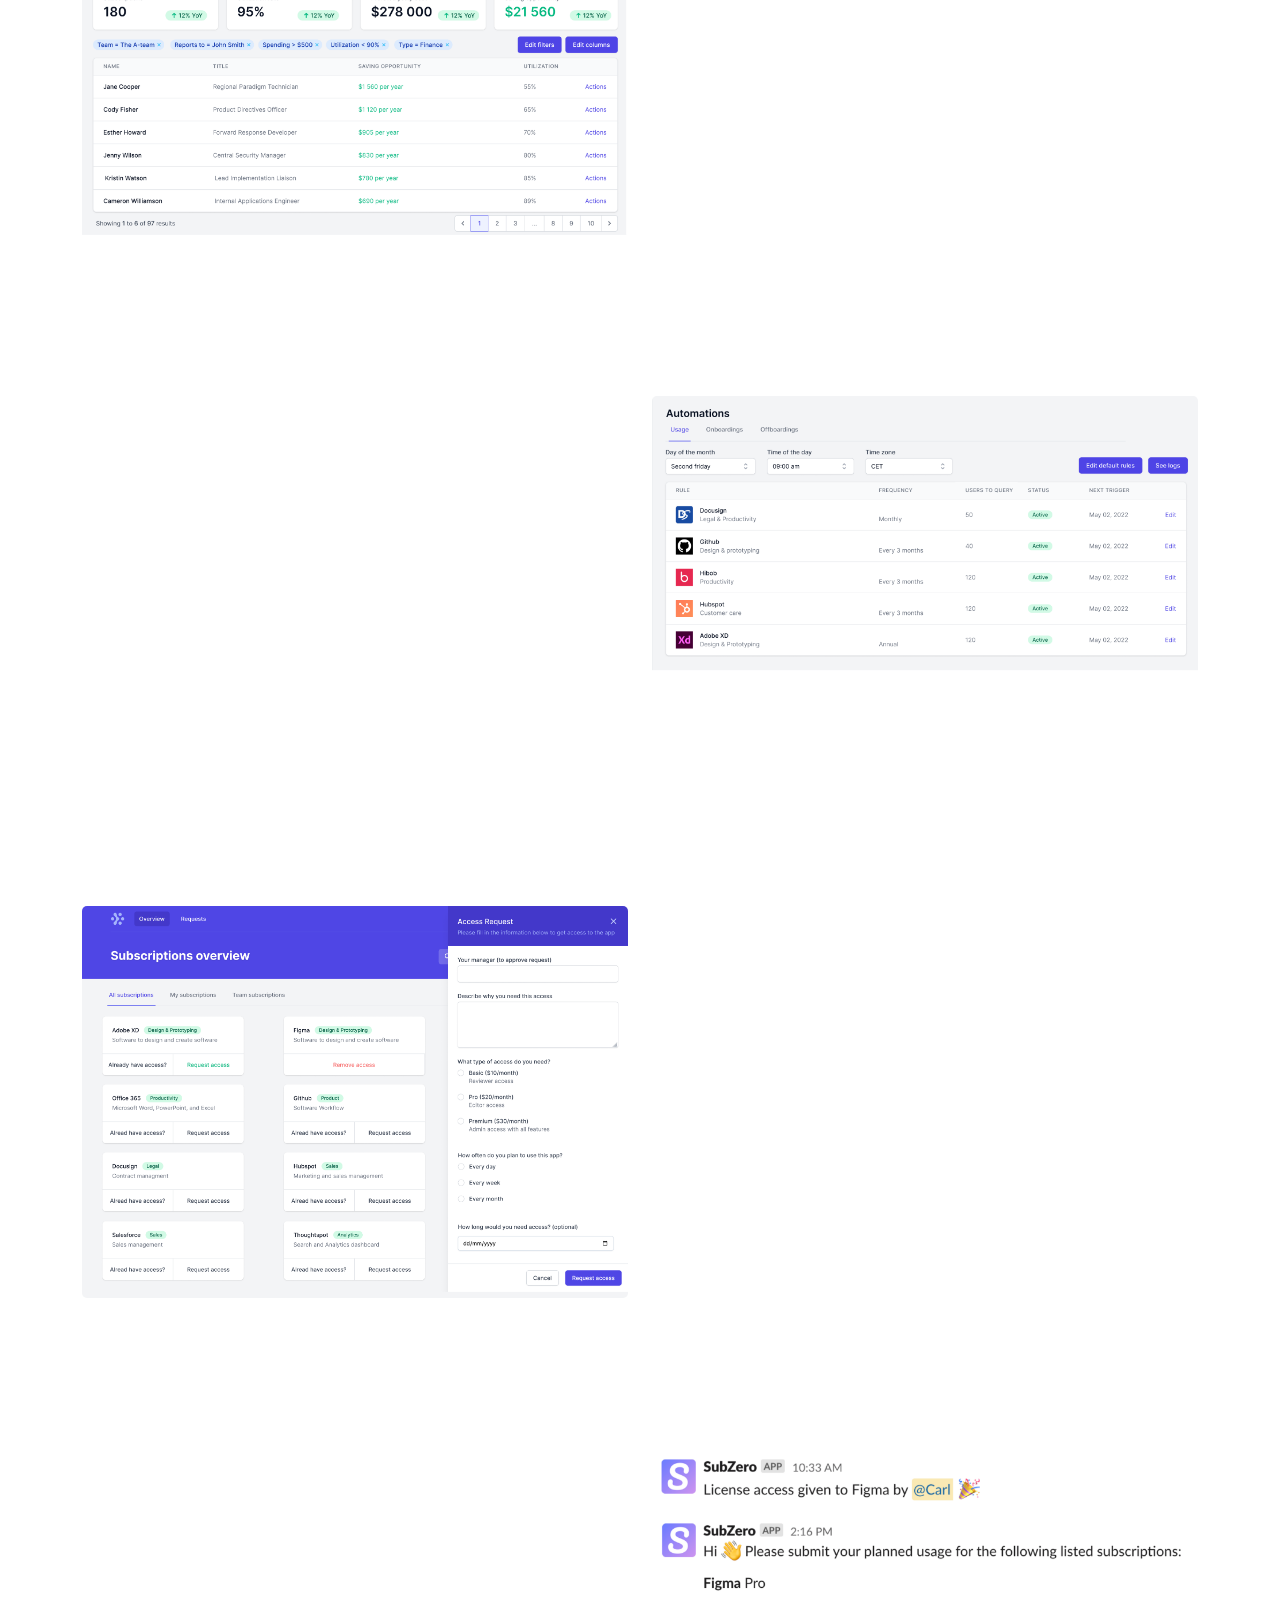
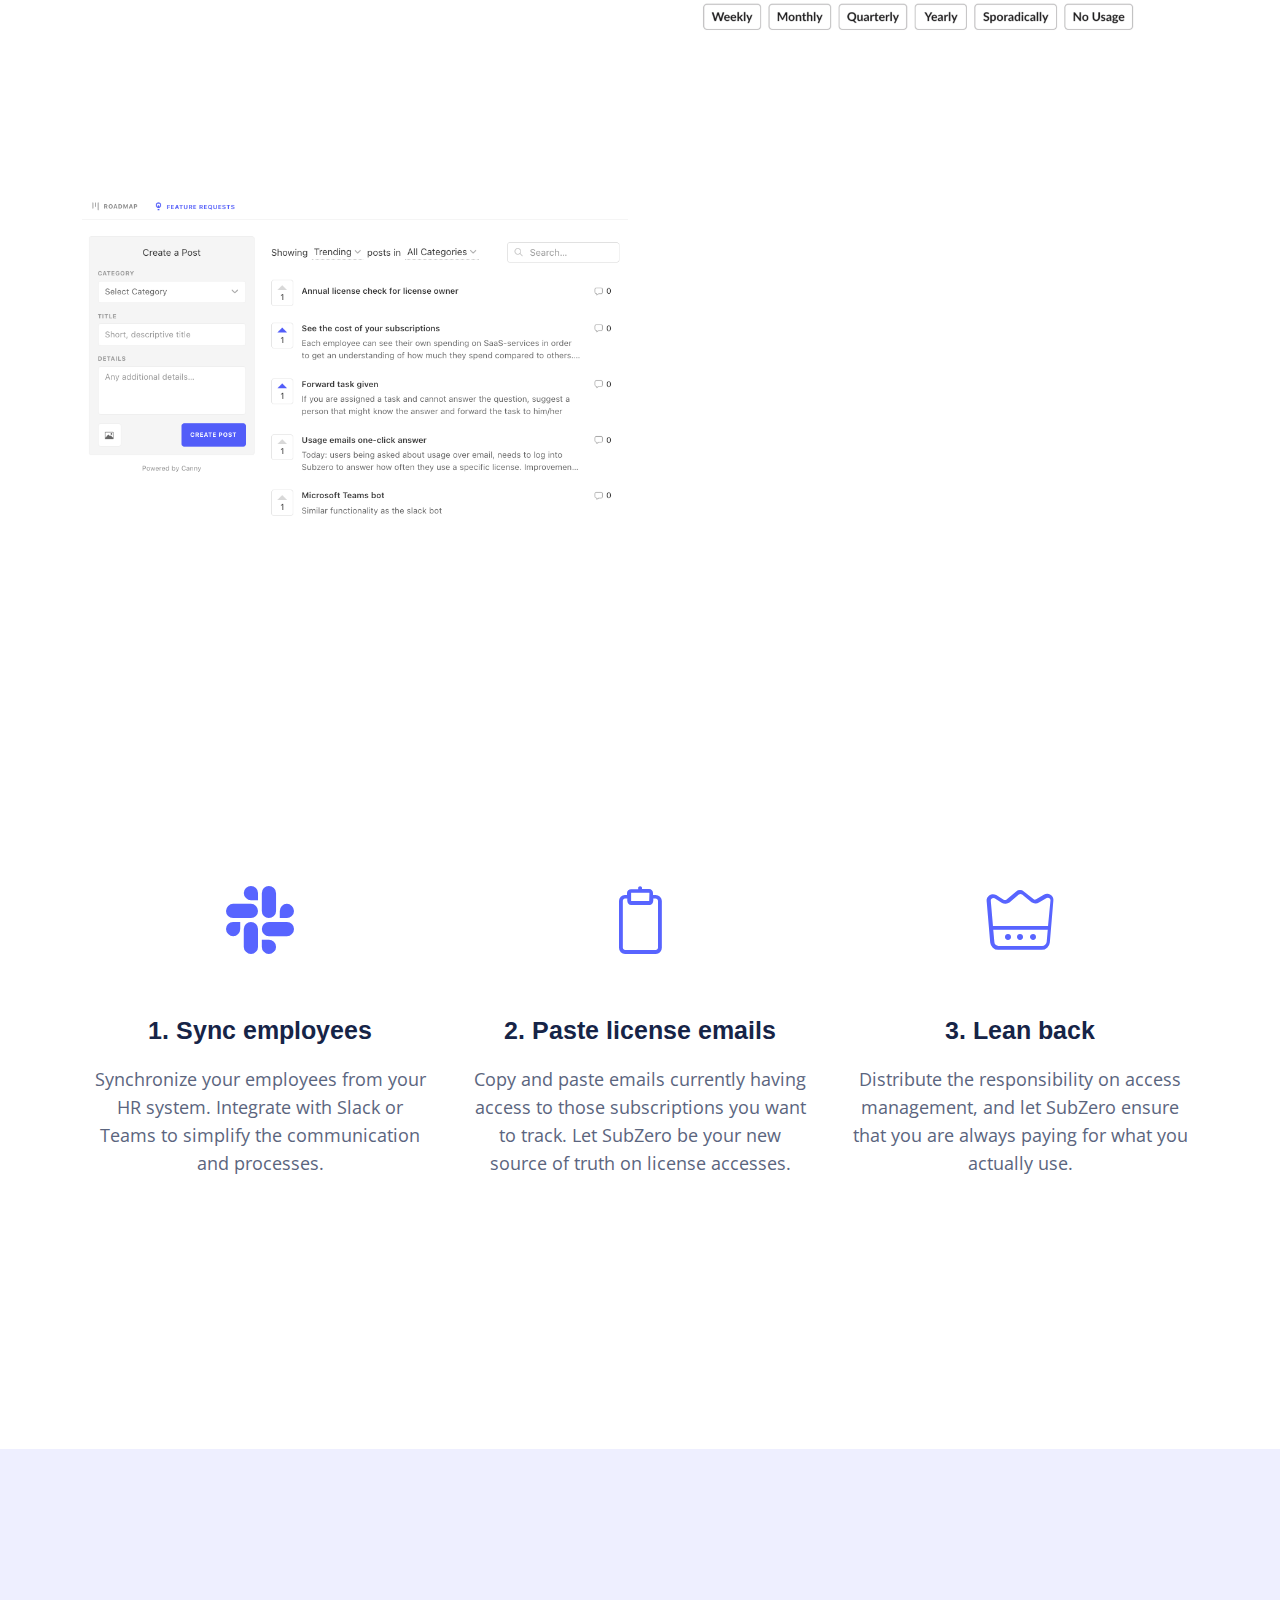
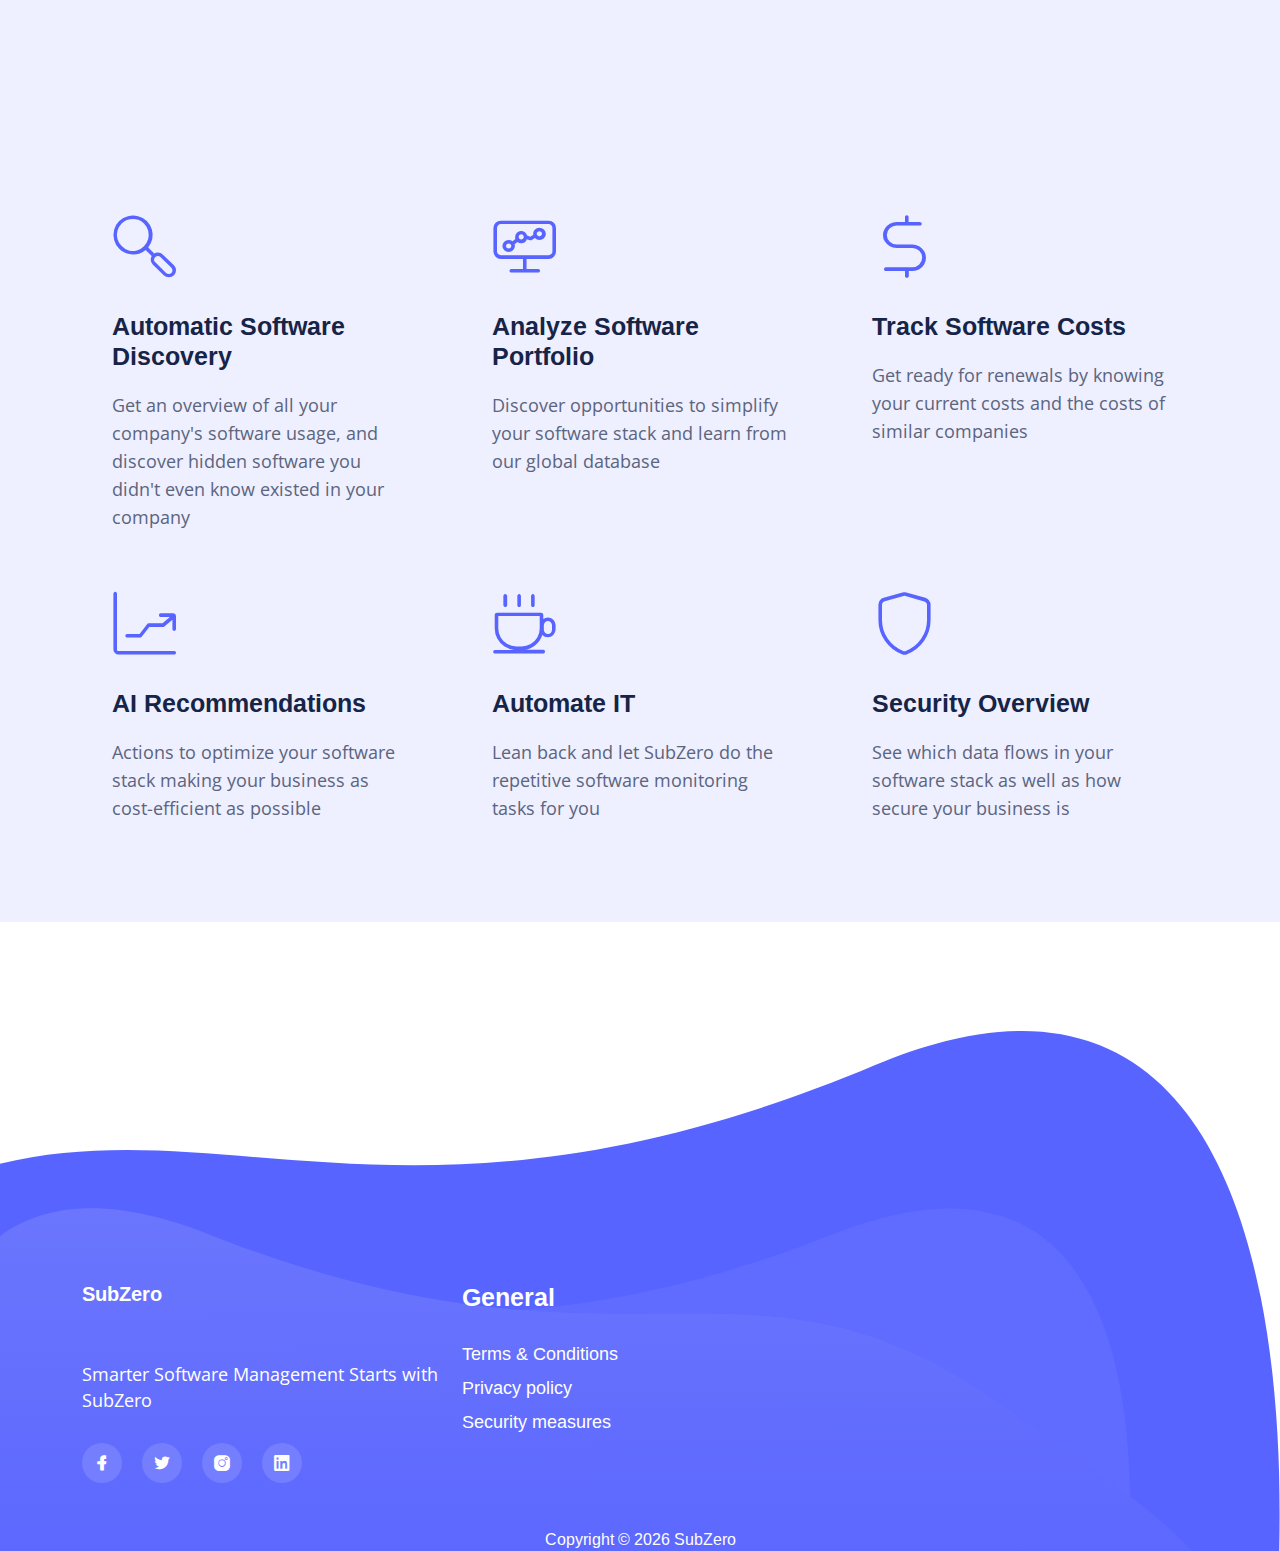
==== commit 3f7b8478: "security-page-edit" ====
--- a/index.html
+++ b/index.html
@@ -9,8 +9,8 @@
       content="Ensure 100% transparency and utilization of all your company software subscriptions with SubZero. SubZero fits organizations of all sizes that utilize software and subscriptions to satisfy their business needs. SaaS management tool"
     />
     <meta name="viewport" content="width=device-width, initial-scale=1" />
-    <meta name="slack-app-id" content="A036DQ4RWKZ" /> 
-    <meta property="og:image" content="assets/img/index/illustrations/dashboard.jpg"/>
+    <meta name="slack-app-id" content="A036DQ4RWKZ"/> 
+    <meta property="og:image" content="assets/img/index/illustrations/dashboard_cropped.jpg"/>
     <meta property="og:type" content="website" />
     <meta property="og:url" content="https://subzero-company.com"/>
     <meta property="og:title" content="SubZero - Software Access Management for Teams" />
@@ -55,7 +55,7 @@
           <div class="row align-items-center">
             <div class="col-lg-12">
               <nav class="navbar navbar-expand-lg">
-                <h3 class="navbar-brand" style="color: white">SubZero</h3>
+                <a href="https://subzero-company.com/"><h3 class="navbar-brand" style="color: white">SubZero</h3></a>
                 <!-- <a class="navbar-brand" href="index.html">
                   <img src="assets/img/index/logo/logo.svg" alt="Logo" />
                 </a> -->
@@ -791,6 +791,12 @@
                       >Privacy policy</a
                     >
                   </li>
+                  <li>
+                    <a
+                      href="https://subzero-company.com/security"
+                      >Security measures</a
+                    >
+                  </li>
                 </ul>
               </div>
             </div>
--- a/assets/css/index/main.css
+++ b/assets/css/index/main.css
@@ -762,6 +762,28 @@
   width: 100%;
 }
 
+.hero-section-security {
+  position: relative;
+  z-index: 1;
+  padding: 100px 0 50px;
+  background-image: url("../../img/index/hero/hero-bg.svg");
+  background-position: top center;
+  background-repeat: no-repeat;
+}
+
+.hero-section-security .hero-content h1 {
+  font-size: 60px;
+  margin-bottom: 35px;
+  color: #fff;
+}
+
+.hero-section-security .hero-content p {
+  margin-bottom: 10px;
+  font-size: 18px;
+  line-height: 28px;
+  color: #fff;
+}
+
 /* ====== hero-area ===== */
 .hero-section {
   position: relative;
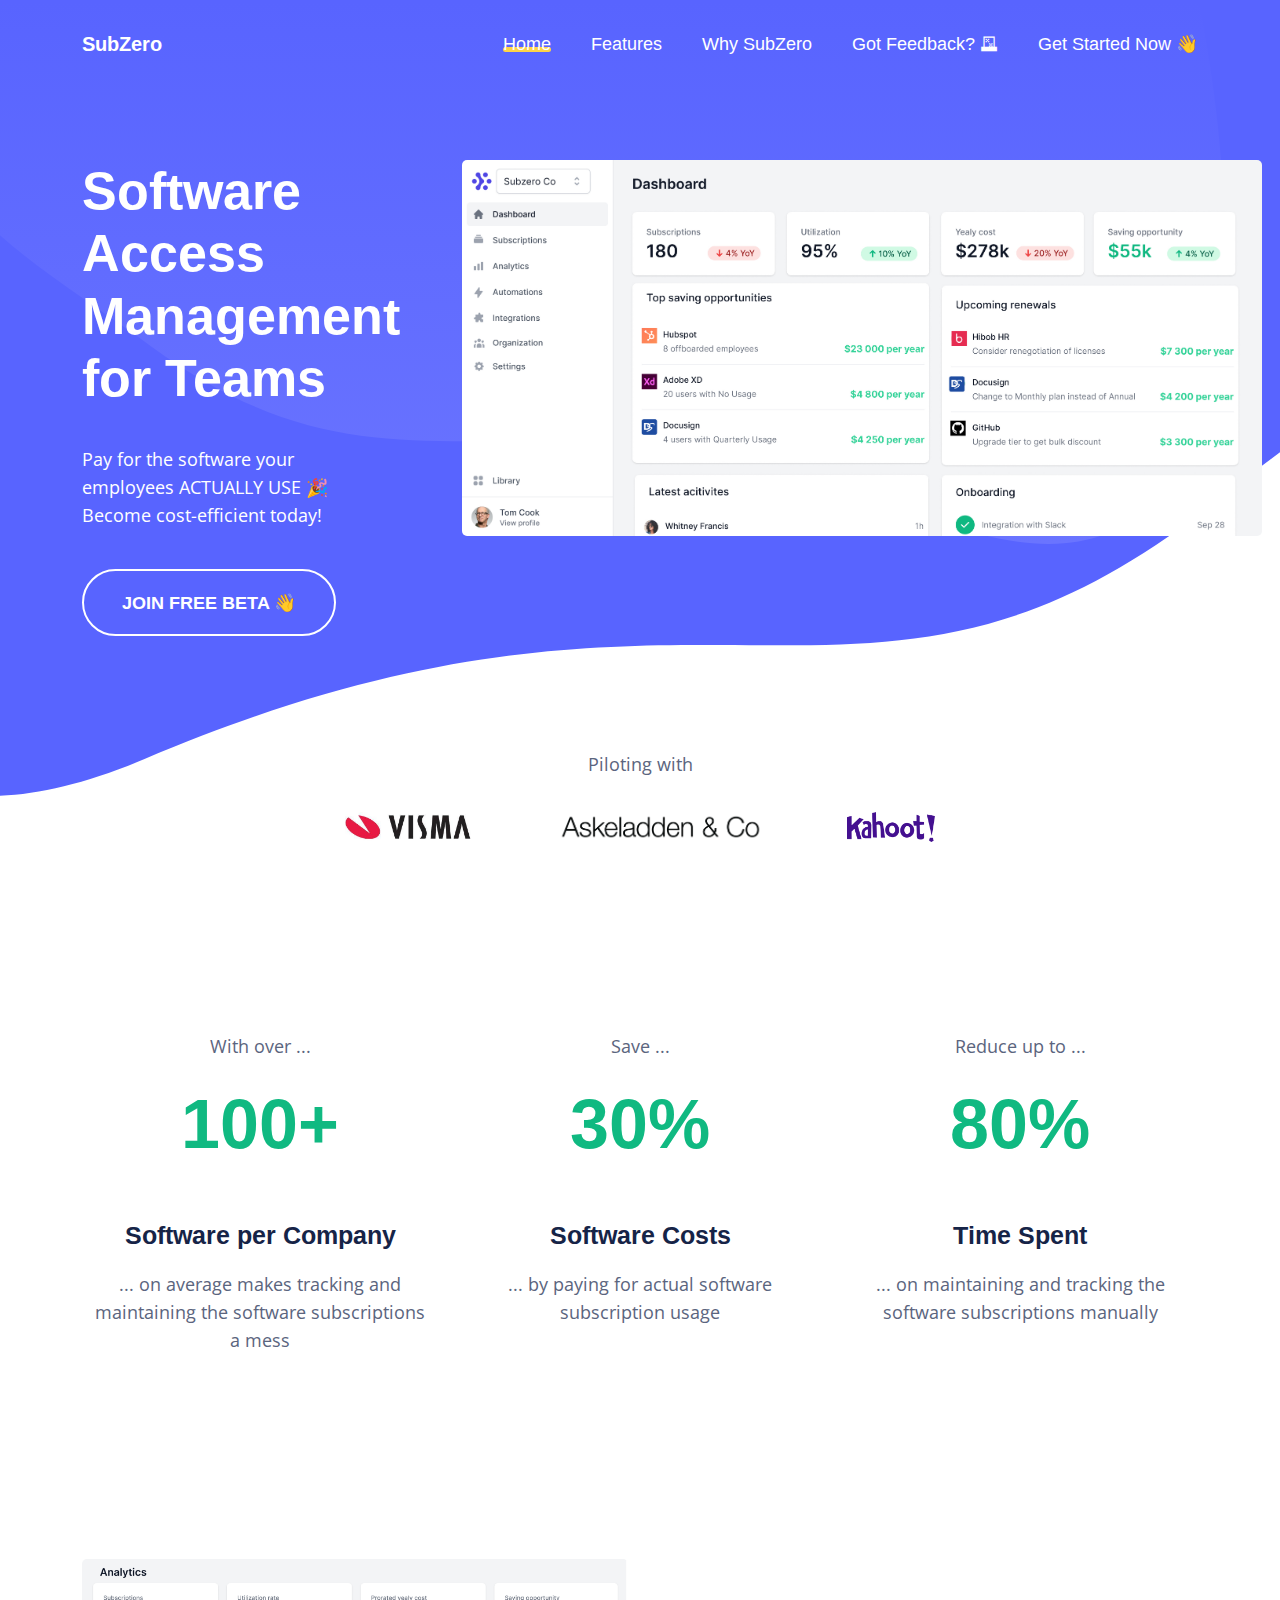
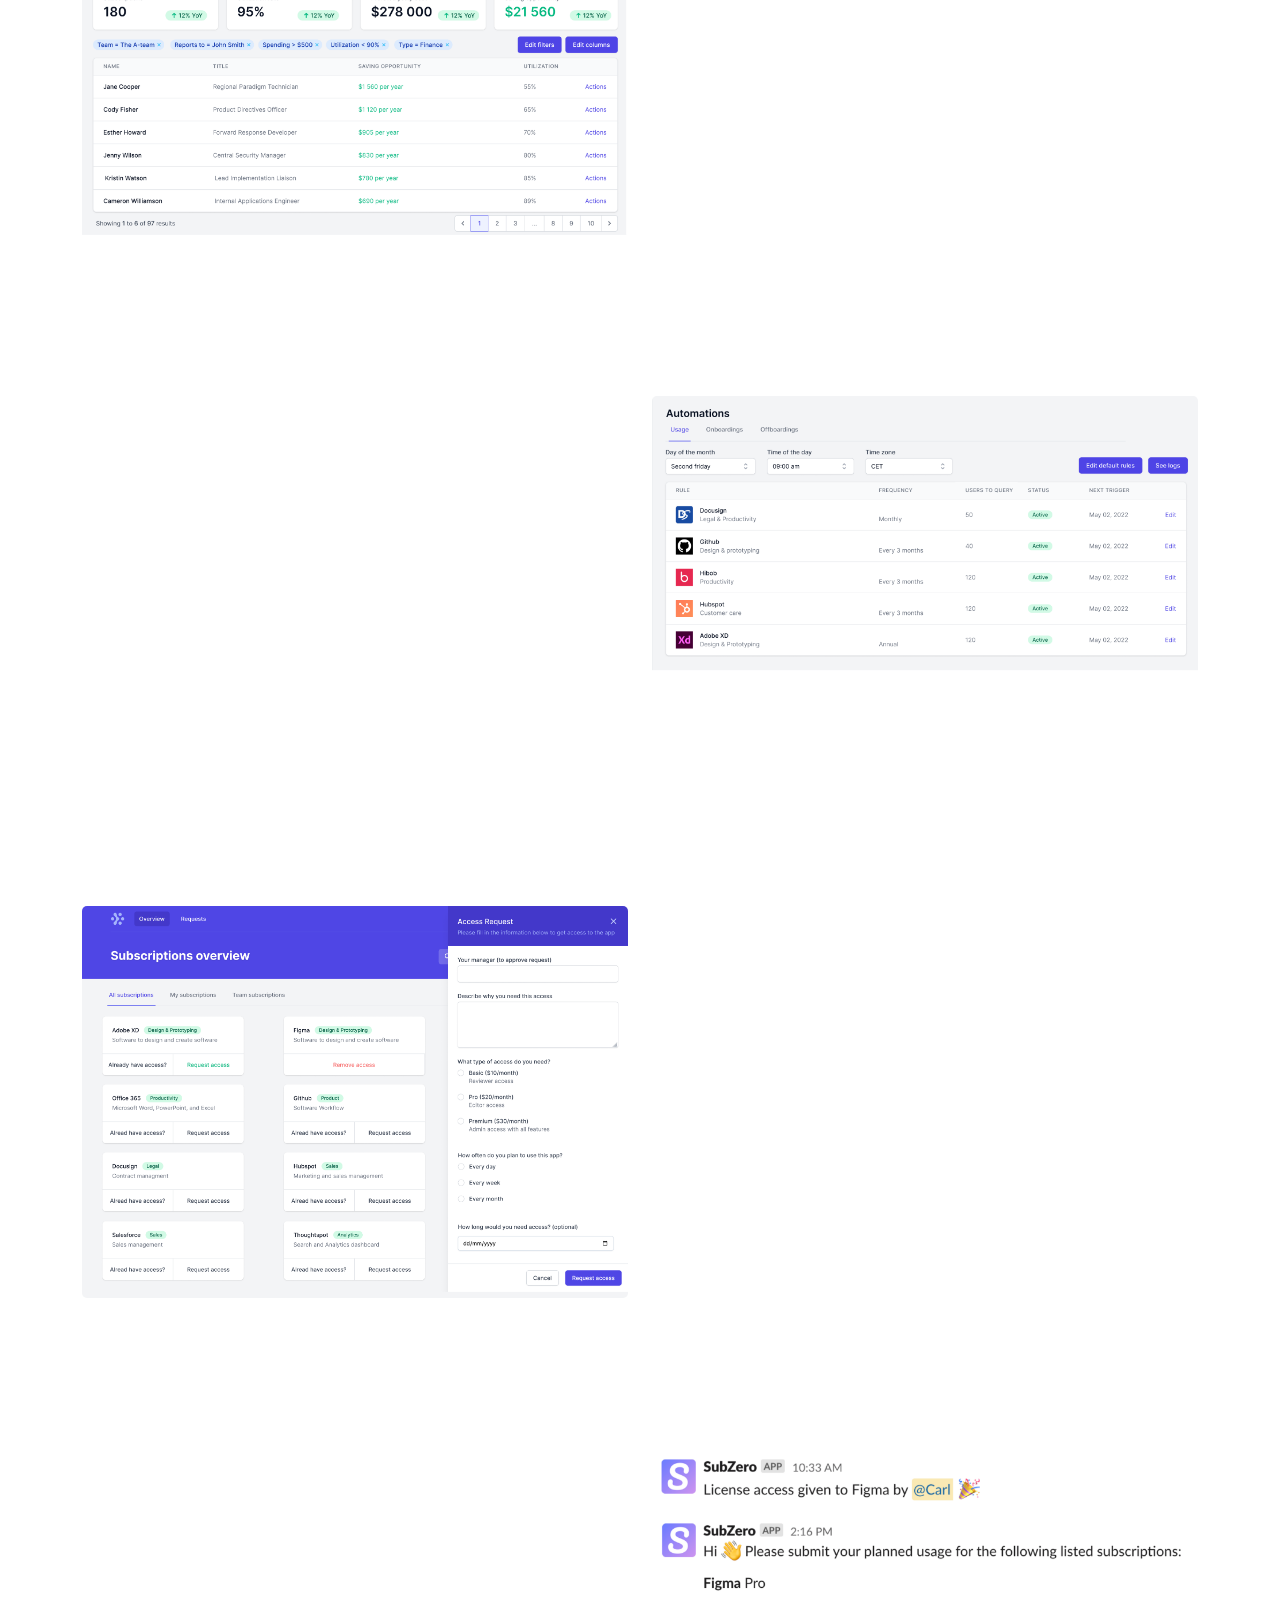
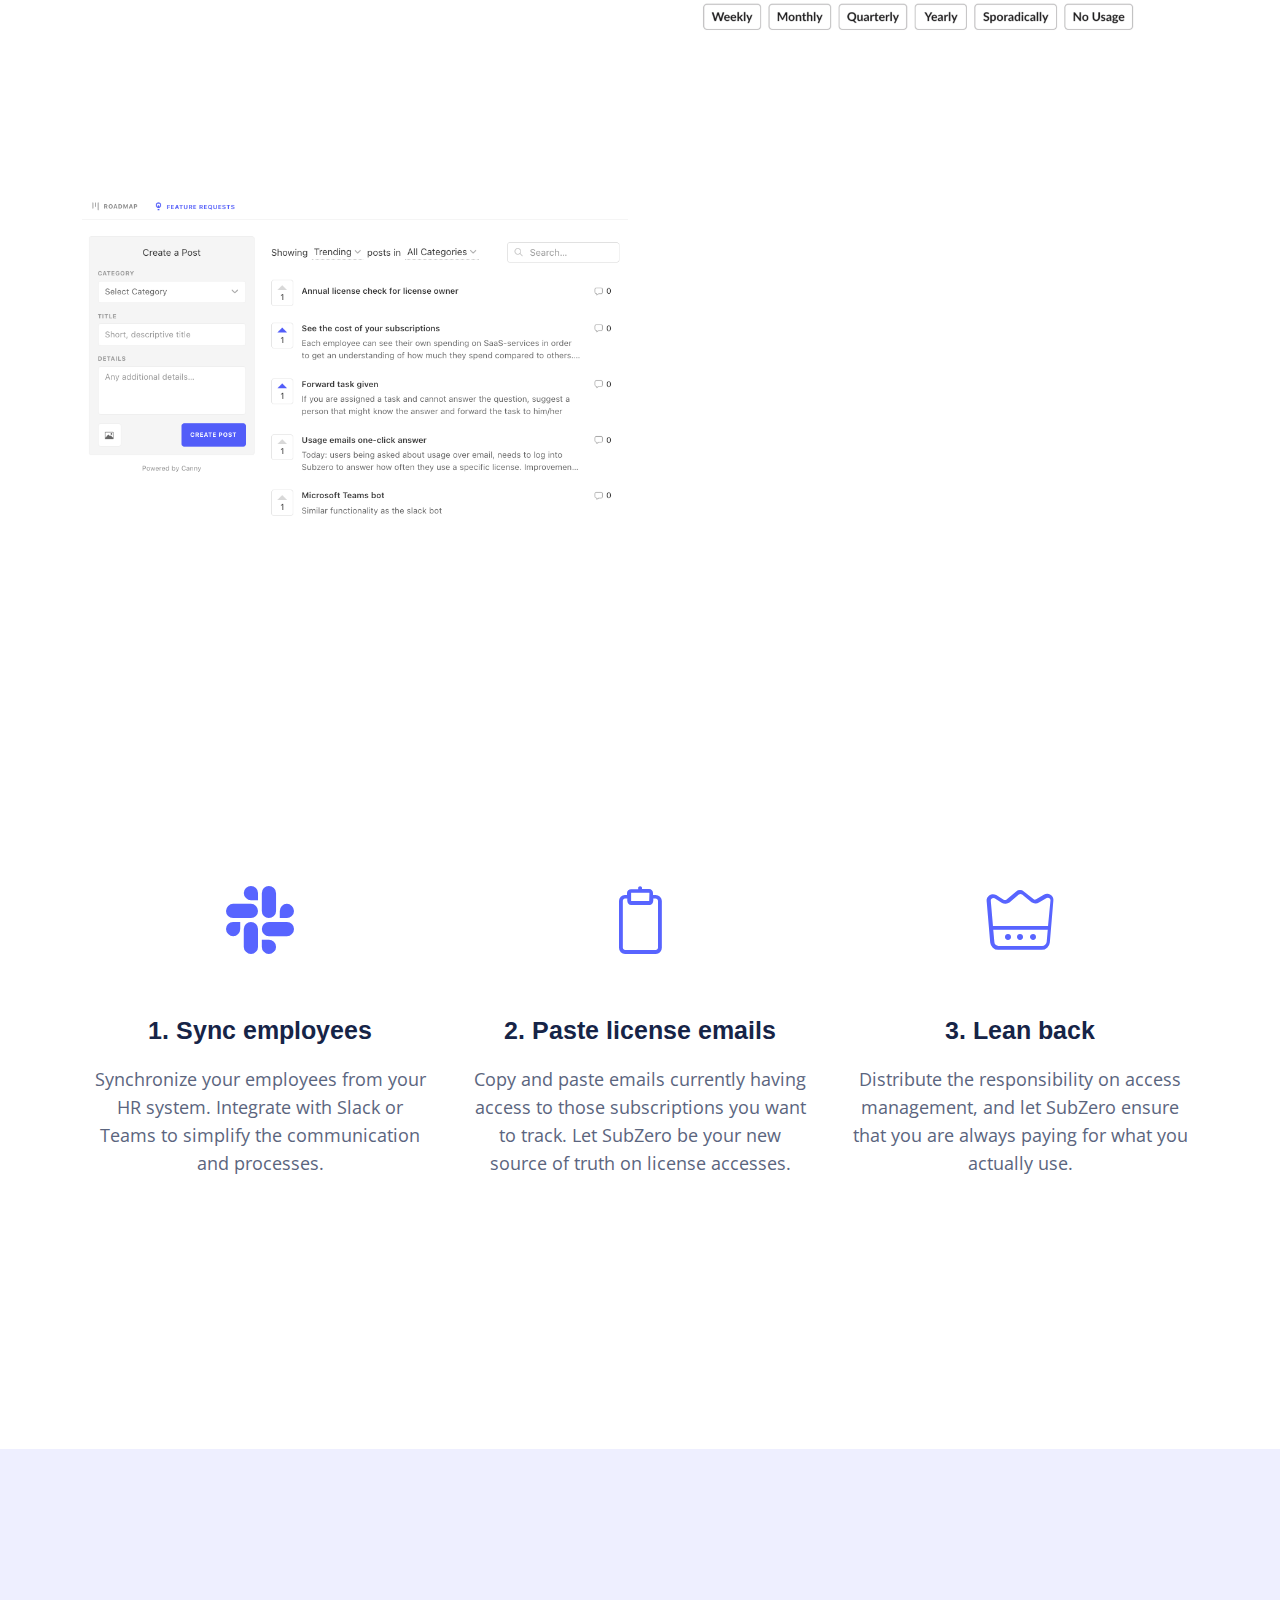
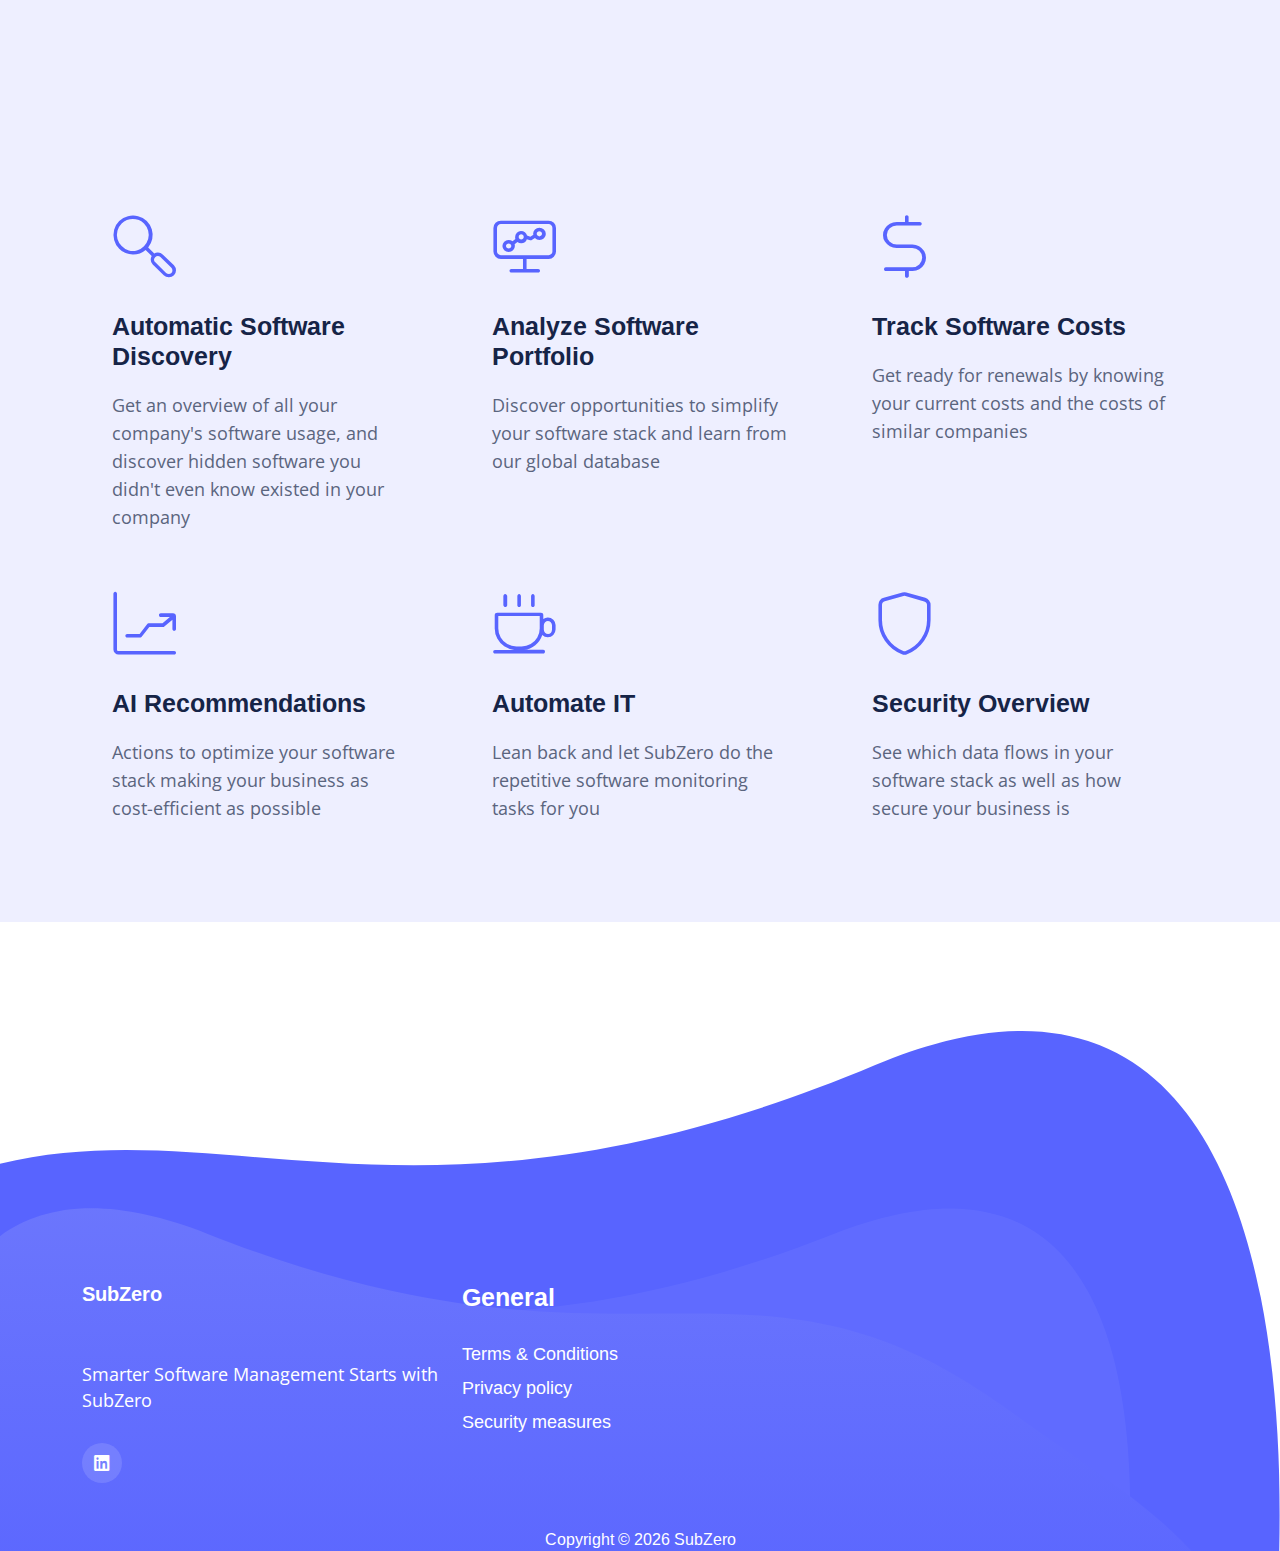
==== commit 16530d70: "remove-some-not-in-use" ====
--- a/index.html
+++ b/index.html
@@ -741,7 +741,7 @@
                   Smarter Software Management Starts with SubZero
                 </p>
                 <ul class="socials">
-                  <li>
+                  <!-- <li>
                     <a>
                       <i class="lni lni-facebook-filled"></i>
                     </a>
@@ -755,9 +755,9 @@
                     <a>
                       <i class="lni lni-instagram-filled"></i>
                     </a>
-                  </li>
+                  </li> -->
                   <li>
-                    <a>
+                    <a href="https://www.linkedin.com/company/subzero-company/">
                       <i class="lni lni-linkedin-original"></i>
                     </a>
                   </li>
